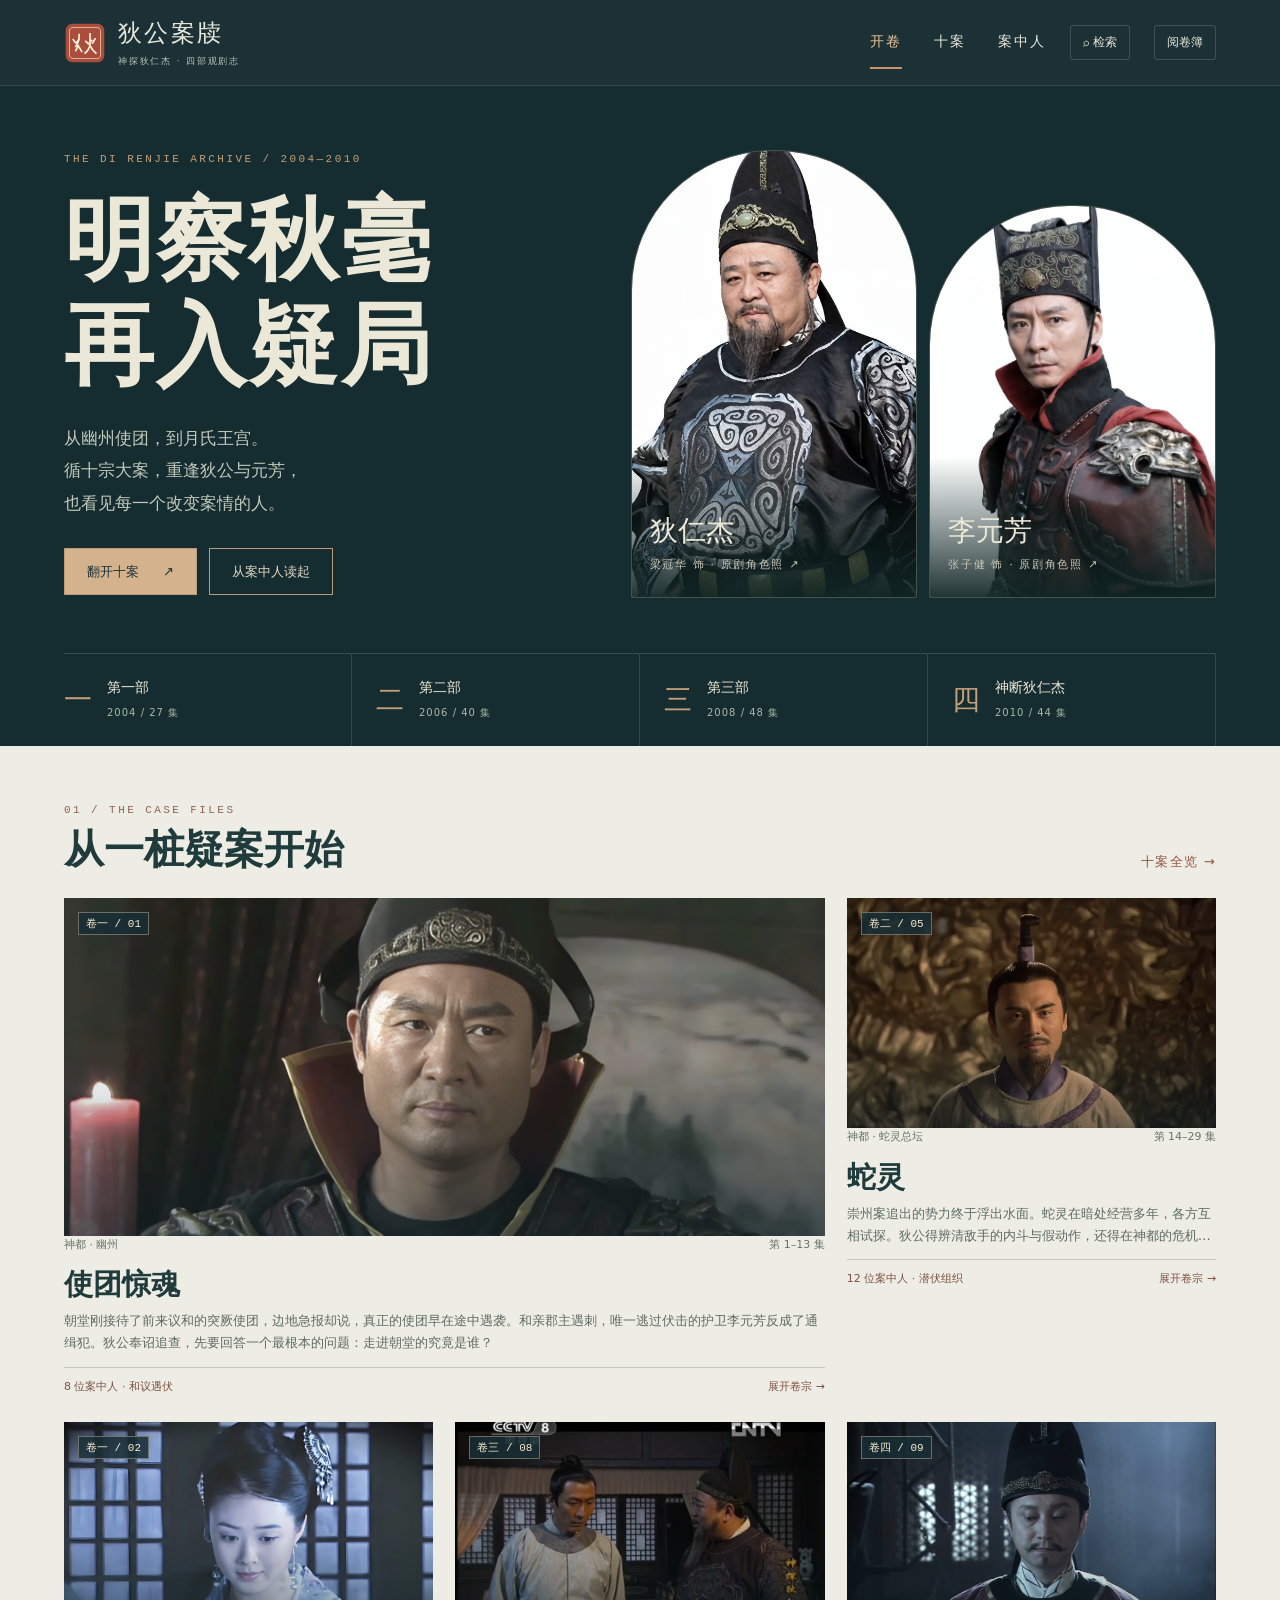
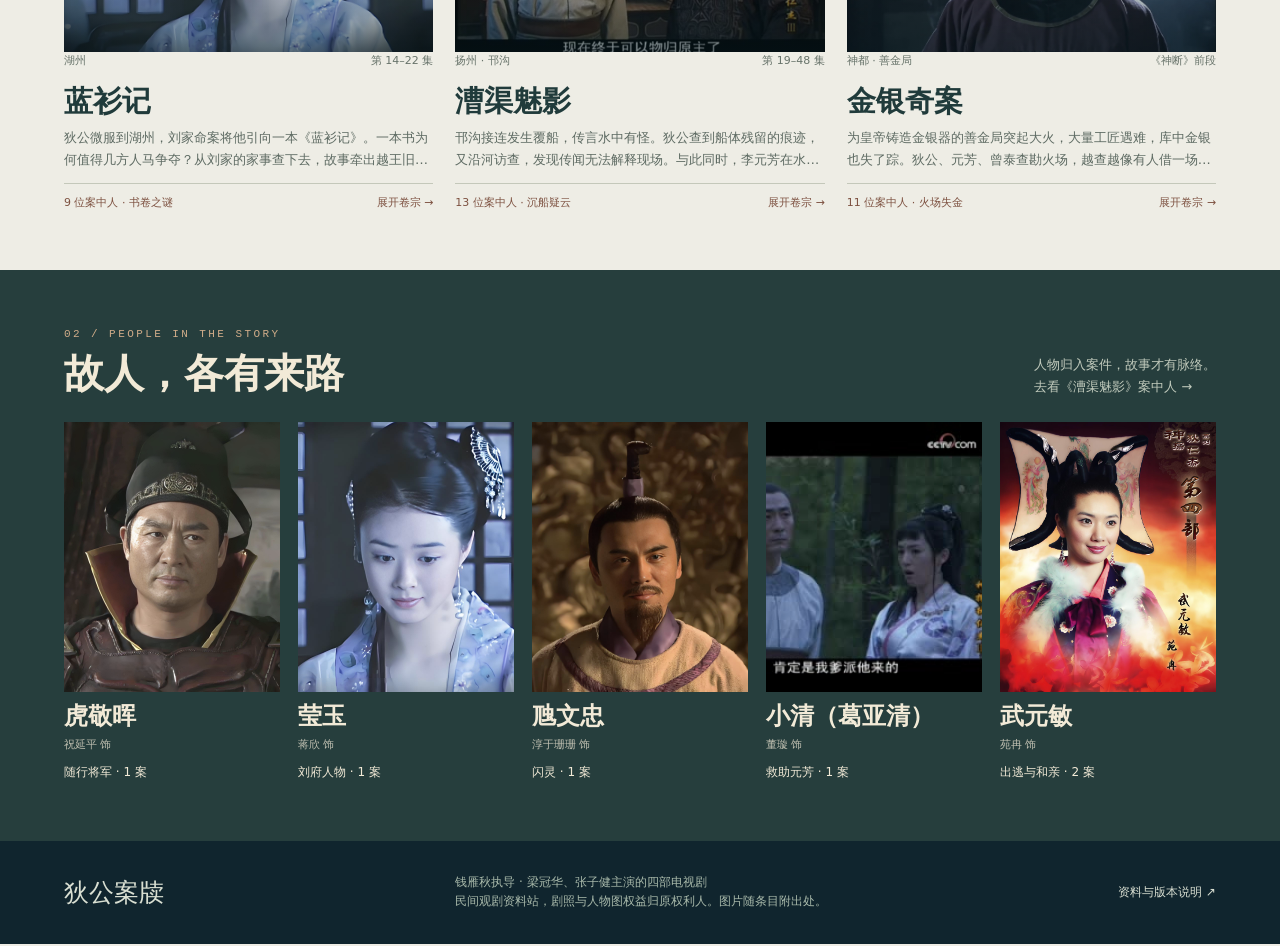
==== v2/index.html @ 34cc4ed4 "Publish Di Renjie archive with complete character gallery" ====
<!doctype html><html lang="zh-CN"><head><meta charset="utf-8"><meta name="viewport" content="width=device-width,initial-scale=1"><meta name="theme-color" content="#152c30"><title>狄公案牍 · 四部十案，故人重逢</title><link rel="icon" href="../assets/seal.svg"><link rel="stylesheet" href="edition.css"><script defer src="../episodes.js"></script><script defer src="../data.js"></script><script defer src="archive-data.js"></script><script defer src="portrait-supplement.js"></script><script defer src="edition.js"></script></head><body>
<a class="skip" href="#main">跳至正文</a><header><a class="brand" href="#home"><img src="../assets/seal.svg" alt=""><span>狄公案牍<small>神探狄仁杰 · 四部观剧志</small></span></a><nav aria-label="主导航"><a href="#home">开卷</a><a href="#cases">十案</a><a href="#people">案中人</a></nav><button id="search" aria-label="搜索卷宗与人物">⌕ 检索</button><button id="bookmarks">阅卷簿</button></header>
<main id="main" tabindex="-1"></main><footer><a href="#home">狄公案牍</a><p>钱雁秋执导 · 梁冠华、张子健主演的四部电视剧<br>民间观剧资料站，剧照与人物图权益归原权利人。图片随条目附出处。</p><a href="#sources">资料与版本说明 ↗</a></footer>
<dialog id="dialog"><div class="dialog-head"><h2 id="dialog-title"></h2><button id="close" aria-label="关闭弹窗">×</button></div><div id="dialog-content"></div></dialog><p id="status" role="status"></p>
</body></html>
---- v2/edition.css ----
@import url('../styles.css');
:root{--page:#eeede5;--dark:#152c30;--red:#994a3a;--gold:#c7a57a;--line:#d0d0c0}
body{background:var(--page);color:#203b3b;font-size:15px}body>header{height:86px;position:sticky;top:0;z-index:20;background:#152c30f8;color:#e7e7d9;display:flex;align-items:center;gap:24px;padding:0 5vw;border-bottom:1px solid #ffffff1c}.brand{display:flex;gap:12px;align-items:center;margin-right:auto}.brand img{width:42px;height:42px}.brand span{font:24px var(--display);letter-spacing:.1em}.brand small{display:block;font:9px var(--body);letter-spacing:.2em;color:#b9c4b7;margin-top:6px}nav{display:flex;gap:32px}nav a{font-size:14px;letter-spacing:.14em;padding:14px 0}nav a[aria-current=true]{color:#edc398;border-bottom:2px solid #c6936f}header button{background:none;border:1px solid #a8b2a344;color:#e7e7d9;padding:7px 12px;border-radius:3px;font-size:12px}
.container{width:min(1280px,90%);margin:auto}.overline{font:11px var(--mono);letter-spacing:.22em;color:#8e6450}.section-title{display:flex;justify-content:space-between;align-items:end;margin:0 0 25px;gap:20px}.section-title h2{font-size:40px;margin-top:12px}.section-title p{font-size:13px;color:#5e6b62}.section{padding:58px 0}
.cover{background:#152c30;position:relative;color:#ece8d7;padding:48px 0 0;overflow:hidden}.cover-inner{display:grid;grid-template-columns:1fr 1.15fr;gap:5%;align-items:center;min-height:480px}.cover .overline{color:#c49e78}.cover h1{font-size:clamp(65px,7vw,112px);font-weight:600;line-height:1.18;letter-spacing:.025em;margin:23px 0}.cover .intro{color:#c1c9ba;font-size:17px;line-height:1.9;margin-bottom:29px;max-width:28em}.cover-actions{display:flex;gap:12px;align-items:center}.primary,.secondary{display:inline-flex;align-items:center;justify-content:center;padding:12px 22px;font-size:13px;gap:24px;border:1px solid #ba9a77}.primary{background:#d5b28e;color:#1b3337}.secondary{color:#e2d9c5}.primary:hover{background:#efd1ac}.secondary:hover{background:#ffffff10}
.hero-portraits{height:448px;display:flex;gap:12px;align-items:stretch;position:relative}.hero-portraits figure{position:relative;width:50%;overflow:hidden;border:1px solid #ddc19c40;border-radius:140px 140px 2px 2px}.hero-portraits figure:nth-child(2){margin-top:55px}.hero-portraits img{width:100%;height:100%;object-fit:cover;object-position:50% 25%;filter:saturate(.72)}.hero-portraits figcaption{position:absolute;bottom:0;padding:55px 18px 25px;width:100%;background:linear-gradient(transparent,#102525ec);font:28px var(--display)}.hero-portraits figcaption small{display:block;font:11px var(--body);margin-top:7px;color:#c9c7b4;letter-spacing:.15em}
.series-strip{display:grid;grid-template-columns:repeat(4,1fr);margin-top:39px;border-top:1px solid #a5ad9740}.series-strip a{padding:22px 24px;border-right:1px solid #a5ad9733;display:flex;gap:15px;align-items:center}.series-strip a:first-child{padding-left:0}.series-strip a:hover{background:#ffffff07}.series-strip b{font:28px var(--display);color:#c5a07a}.series-strip strong{display:block;font-size:14px;font-weight:500}.series-strip small{font-size:10px;color:#adb7a8;letter-spacing:.1em}
.cases-grid{display:grid;grid-template-columns:repeat(3,minmax(0,1fr));gap:26px 22px}.case-tile{display:block;position:relative}.still-wrap{aspect-ratio:16/10;overflow:hidden;background:#233d3e;position:relative}.still-wrap img{width:100%;height:100%;object-fit:cover;transition:transform .4s;filter:saturate(.8)}.case-tile:hover img{transform:scale(1.045)}.still-wrap::after{content:"";position:absolute;inset:45% 0 0;background:linear-gradient(transparent,#091e2580)}.case-number{position:absolute;left:14px;top:14px;background:#182e35db;color:#f7ebcf;padding:3px 7px;font:11px var(--mono);border:1px solid #e7cbae66;z-index:1}.case-tile h3{font-size:29px;margin:14px 0 6px}.tile-meta{display:flex;justify-content:space-between;color:#67736a;font-size:11px}.tile-intro{font-size:13px;color:#5e6b63;line-height:1.7;margin:10px 0 12px;display:-webkit-box;-webkit-line-clamp:2;-webkit-box-orient:vertical;overflow:hidden}.case-tile .rule{border-top:1px solid #c4c8ba;display:flex;justify-content:space-between;padding-top:10px;font-size:11px;color:#7d5140}.featured{grid-column:span 2}.featured .still-wrap{aspect-ratio:2.25}.page-head{padding:48px 0 29px;display:flex;justify-content:space-between;gap:20px;align-items:end}.page-head h1{font-size:58px;margin-top:14px}.page-head p{color:#65736a;font-size:14px;max-width:40em}
.filters{display:flex;gap:8px;flex-wrap:wrap;margin:15px 0 28px}.filters button,.filters a,.tag-link{padding:7px 13px;border:1px solid #bdc4b5;background:transparent;color:#294746;border-radius:2px;font-size:12px}.filters [aria-pressed=true],.filters a.active{background:#244b4d;color:#f3ead8;border-color:#244b4d}
.dark-section{background:#263e3d;color:#f2ead7}.dark-section .section-title p{color:#c2cbbd}.dark-section .overline{color:#d0ac89}.dark-section .tag-link{color:#d8dbc9;border-color:#73857a}
.portrait-grid{display:grid;grid-template-columns:repeat(5,minmax(0,1fr));gap:22px 18px}.portrait-card{min-width:0}.portrait-frame{aspect-ratio:4/5;overflow:hidden;background:#cad2c4;position:relative}.portrait-frame img{width:100%;height:100%;object-fit:cover;object-position:50% 20%;filter:saturate(.8);transition:transform .25s}.portrait-card:hover img{transform:scale(1.04)}.portrait-frame .no-photo{display:grid;place-content:center;height:100%;background:repeating-linear-gradient(90deg,#a6b4a711 0 1px,transparent 1px 32px);font:52px var(--display);color:#65776b}.portrait-card h3{font-size:24px;margin:11px 0 6px}.portrait-card p{font-size:11px;opacity:.75}.portrait-card .role{font-size:12px;margin-top:8px;line-height:1.7}
.inquiry{display:grid;grid-template-columns:1fr 1fr;gap:50px;align-items:center}.inquiry img{width:100%;aspect-ratio:16/10;object-fit:cover}.inquiry h2{font-size:52px;line-height:1.3;margin:15px 0}.inquiry p{color:#b7c4b8;line-height:1.9;margin-bottom:22px}
.crumb{font-size:12px;color:#708075;margin:22px 0}.detail-top{display:grid;grid-template-columns:1.2fr 1fr;gap:45px;align-items:center;padding-bottom:38px}.detail-image{background:#213b3e}.detail-image img{width:100%;max-height:440px;aspect-ratio:16/11;object-fit:contain}.photo-caption{font-size:11px;color:#737f74;line-height:1.6;padding-top:7px}.photo-caption a{text-decoration:underline}.detail-top h1{font-size:60px;margin:18px 0}.detail-top .lede{font-size:15px;line-height:1.9;color:#53695e}.detail-controls{display:flex;gap:9px;margin-top:20px;flex-wrap:wrap}.detail-controls button{background:#24474b;border:1px solid #24474b;color:#f1e3c9;padding:10px 15px;font-size:12px}.detail-body{display:grid;grid-template-columns:1fr 280px;gap:38px;align-items:start}.paper-section{padding:29px;background:#f7f5ed;border:1px solid #d4d7c7;margin-bottom:22px}.paper-section h2{font-size:26px;margin-bottom:17px}.paper-section p{line-height:1.95;color:#4f655a}.clue-list{display:grid;grid-template-columns:1fr 1fr;gap:26px}.clue-list h3{font-size:20px;margin-bottom:10px}.clue-list small{display:block;color:#987155;font:11px var(--mono);margin-bottom:12px}.clue-list p{font-size:14px}.side-note{border-top:3px solid #9a5745;padding-top:19px;position:sticky;top:106px}.side-note h3{font-size:24px;margin-bottom:16px}.side-note a{display:block;border-bottom:1px solid #c8cdbd;padding:11px 0;font-size:13px}.side-note p{font-size:12px;color:#6d7b70;margin-top:20px}.cast-section{border-top:1px solid #c1c8ba;margin-top:34px;padding-top:34px}.cast-section .portrait-grid{grid-template-columns:repeat(4,1fr)}.case-gallery{display:grid;grid-template-columns:repeat(3,1fr);gap:12px;margin:24px 0}.case-gallery img{width:100%;aspect-ratio:4/3;object-fit:contain;background:#193033}.case-gallery button{border:0;background:none;padding:0;text-align:left;color:#65736a;font-size:11px}
.character-layout{display:grid;grid-template-columns:minmax(220px,.65fr) 1.4fr;gap:50px;margin-bottom:45px}.character-layout>figure img{width:100%;max-height:530px;object-fit:contain;background:#243d3a}.character-layout h1{font-size:56px;margin:10px 0 15px}.character-layout p{line-height:1.9;margin-bottom:20px}.character-layout h2{font-size:24px;margin:27px 0 14px}.related-cases{display:grid;grid-template-columns:1fr 1fr;gap:12px}.related-cases a{display:flex;gap:13px;align-items:center;border:1px solid #cbd0c0;background:#f6f4ea;padding:9px;font-size:14px}.related-cases img{width:88px;height:60px;object-fit:cover}.people-intro{display:flex;gap:18px;align-items:center;border-left:3px solid #a0614d;padding:14px 20px;background:#e1e5d9;margin-bottom:26px}.people-intro select{max-width:220px;padding:9px;border:1px solid #b3bba9;background:#f9f7ed;color:#24433c}.people-intro p{font-size:13px}
.source-list article{border-top:1px solid #cbd1c3;padding:22px 0}.source-list h2{font-size:24px;margin-bottom:12px}.source-list p{font-size:14px;color:#52665b}.source-list a{color:#945541;text-decoration:underline}.quiz-tabs{display:flex;gap:8px;flex-wrap:wrap;margin:20px 0}.quiz-tabs button{padding:10px 16px;background:#e2e6d8;border:1px solid #c5ccbb;color:#26483f}.quiz-tabs button.active{background:#24484b;color:#fff0d7}.quiz-container{max-width:960px;margin:auto}.quiz-container .clue-card{min-height:155px}.quiz-container .lab-title{font-size:36px;margin-top:15px}.quiz-container .lab-caption{color:#596f63}.quiz-container .lab-answer{color:#794431}.quiz-container .lab-question{font-size:18px}.quiz-container .lab-options button{font-size:15px;padding:14px}
dialog{width:min(760px,94vw);padding:24px}.dialog-head{display:flex;justify-content:space-between;align-items:center;margin-bottom:18px}.dialog-head button{background:none;border:0;font-size:30px;color:#24433e}.dialog-head h2{font-size:30px}dialog input{width:100%;padding:13px;border:1px solid #aebba9;background:#fffdf6;color:#193b35;margin-bottom:15px}.search-result{display:flex;gap:15px;align-items:center;padding:12px 0;border-bottom:1px solid #d3d8ca}.search-result img{width:64px;height:53px;object-fit:cover}.search-result strong{display:block}.search-result small{color:#748073}footer{display:flex;align-items:center;justify-content:space-between;gap:25px;padding:32px 5vw;font-size:12px}footer>a:first-child{font:25px var(--display)}footer p{margin:0;color:#a8b9aa;max-width:70ch}#status{position:fixed;bottom:20px;left:50%;transform:translateX(-50%);background:#244647;color:#f7ebd5;border-radius:3px;padding:10px 18px;z-index:99}#status:empty{display:none}.gallery-lightbox{max-width:100%;max-height:60vh;display:block;margin:auto}.empty{padding:35px;border:1px dashed #bdc9b6;color:#617564}.all-link{font-size:13px;letter-spacing:.1em;color:#955742}
@media(max-width:900px){body>header{gap:15px;padding:0 4vw}.brand small{display:none}nav{gap:16px}.cover-inner{gap:25px}.hero-portraits{height:360px}.cover h1{font-size:65px}.cases-grid{grid-template-columns:1fr 1fr}.portrait-grid{grid-template-columns:repeat(4,1fr)}.detail-top{gap:25px}.detail-top h1{font-size:45px}.detail-body{grid-template-columns:1fr}.side-note{position:static}.series-strip a{padding:17px 10px}.series-strip strong{font-size:12px}.character-layout{gap:25px}.detail-image img{max-height:330px}}
@media(max-width:600px){html{scroll-padding-top:100px}body>header{height:96px;display:grid;grid-template-columns:1fr auto auto;gap:0 10px;padding:9px 5vw}.brand span{font-size:21px}.brand img{width:32px;height:32px}header nav{grid-row:2;grid-column:1/-1;justify-content:space-between;gap:20px}nav a{padding:6px;font-size:12px}header button{font-size:11px;padding:6px 8px}.cover{padding-top:27px}.cover-inner{display:flex;flex-direction:column;align-items:stretch;gap:25px}.cover h1{font-size:62px;margin:15px 0}.cover .intro{font-size:14px;margin-bottom:20px}.hero-portraits{height:300px;gap:14px;padding-inline:10px}.hero-portraits figure:nth-child(2){margin-top:25px}.hero-portraits figcaption{font-size:25px}.cover-actions a{padding:10px 14px;font-size:12px}.series-strip{grid-template-columns:1fr 1fr;margin-top:20px}.series-strip a{border-bottom:1px solid #ffffff22;padding:14px!important}.section{padding:34px 0}.section-title{align-items:center}.section-title h2{font-size:31px}.section-title p{font-size:11px;max-width:13em}.cases-grid{gap:22px 14px}.featured{grid-column:span 2}.case-tile h3{font-size:23px}.tile-intro{font-size:12px}.tile-meta{font-size:10px}.still-wrap{aspect-ratio:4/3}.case-number{top:8px;left:8px;font-size:10px}.case-tile .rule{font-size:10px}.portrait-grid,.cast-section .portrait-grid{grid-template-columns:repeat(3,1fr);gap:22px 10px}.portrait-card h3{font-size:21px}.portrait-card .role{font-size:11px}.portrait-card p{font-size:10px}.inquiry{grid-template-columns:1fr;gap:23px}.inquiry h2{font-size:37px}.page-head{display:block;padding-top:32px}.page-head h1{font-size:43px}.page-head p{font-size:13px;margin-top:17px}.detail-top{grid-template-columns:1fr;gap:22px}.detail-top h1{font-size:45px}.detail-top .lede{font-size:14px}.paper-section{padding:20px}.clue-list{grid-template-columns:1fr}.character-layout{grid-template-columns:1fr}.character-layout>figure img{max-height:340px}.character-layout h1{font-size:43px}.related-cases{grid-template-columns:1fr}.people-intro{display:block;padding:15px}.people-intro p{margin-top:10px}.people-intro select{width:100%;max-width:none}footer{display:block}footer p{margin:15px 0}.quiz-container .lab-title{font-size:29px}.case-gallery{grid-template-columns:1fr 1fr}.photo-caption{font-size:10px}}
@media(prefers-reduced-motion:reduce){*{scroll-behavior:auto!important;transition:none!important}}

/* 案件阅读与图像校正 */
.portrait-frame img.focus-xiaoqing{object-position:77% 25%}.portrait-frame img.focus-xiaoqingfang{object-position:18% 25%}.case-progress{list-style:none;padding:0;margin:0}.case-progress li{display:flex;gap:22px;margin-top:25px}.case-progress li>span{font:26px var(--display);color:#ab8061;border-right:1px solid #d1d5c5;padding-right:20px}.case-progress h3{font-size:20px;margin-bottom:8px}.case-progress p{font-size:14px}.paper-section summary{cursor:pointer;font:24px var(--display);color:#854838}.paper-section summary span{font:12px var(--body);color:#788272;margin-left:15px}#cast,#revisit{scroll-margin-top:110px}.hero-portraits img{loading:eager}.quiz-container [data-correct=true]{background:#2f6456}.quiz-container [data-correct=false]{background:#8a4c3d}.skip:focus{z-index:100}select:focus-visible{outline:2px solid #ce7754;outline-offset:3px}
@media(max-width:600px){.quiz-container .clue-list{grid-template-columns:1fr!important}.case-progress li{gap:13px}.paper-section summary span{display:block;margin:5px 0}.brand small{font-size:8px}.hero-portraits figcaption small a{display:none}}
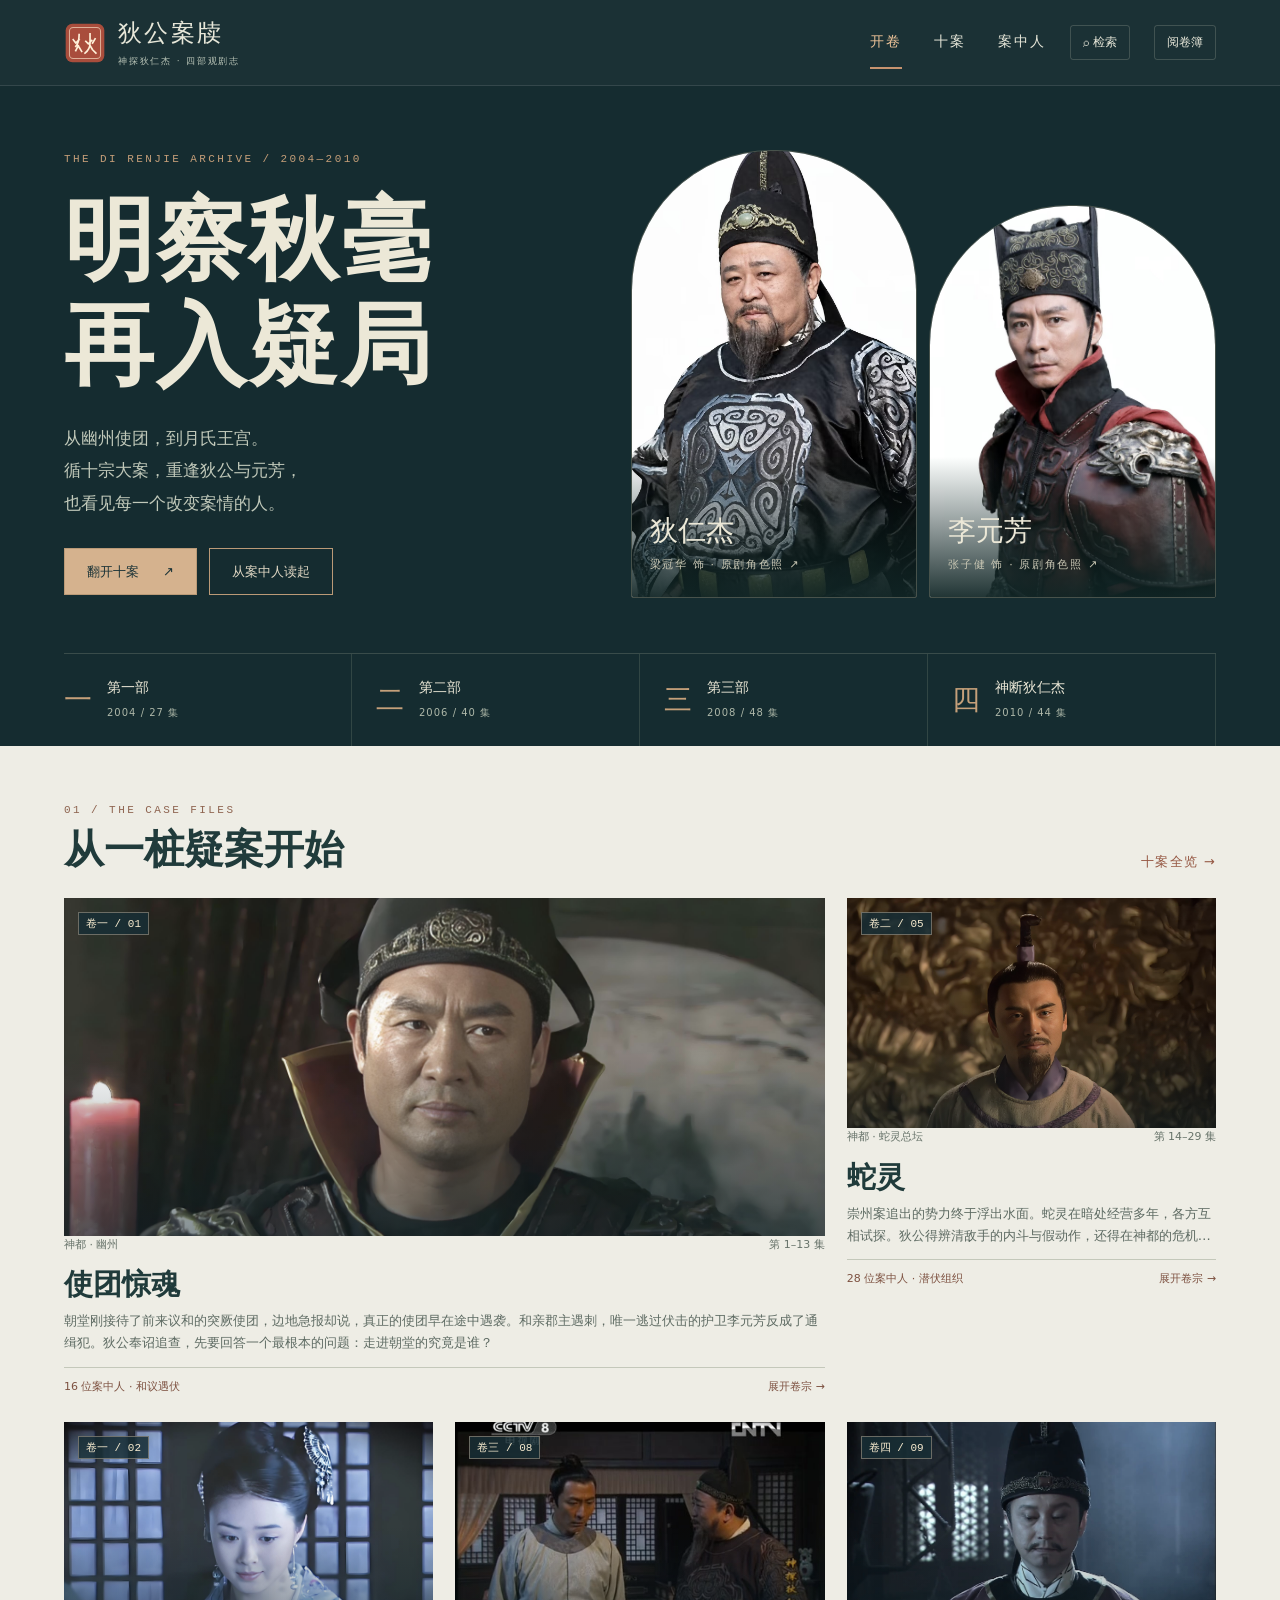
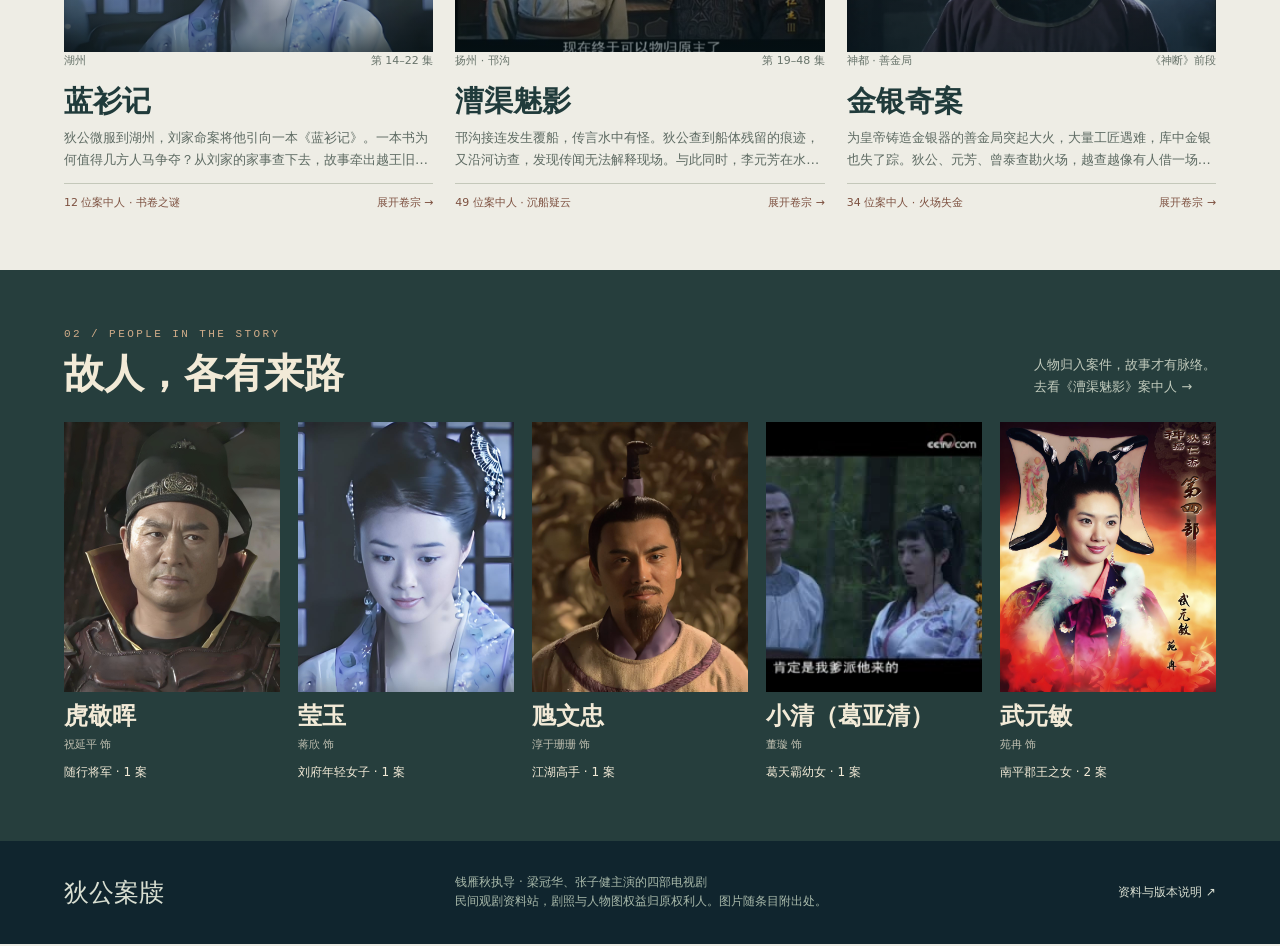
==== commit c3caa10b: "Fix character identities, expand dossiers and preserve in-page skip navigation" ====
--- a/v2/index.html
+++ b/v2/index.html
@@ -1,4 +1,4 @@
-<!doctype html><html lang="zh-CN"><head><meta charset="utf-8"><meta name="viewport" content="width=device-width,initial-scale=1"><meta name="theme-color" content="#152c30"><title>狄公案牍 · 四部十案，故人重逢</title><link rel="icon" href="../assets/seal.svg"><link rel="stylesheet" href="edition.css"><script defer src="../episodes.js"></script><script defer src="../data.js"></script><script defer src="archive-data.js"></script><script defer src="portrait-supplement.js"></script><script defer src="edition.js"></script></head><body>
+<!doctype html><html lang="zh-CN"><head><meta charset="utf-8"><meta name="viewport" content="width=device-width,initial-scale=1"><meta name="theme-color" content="#152c30"><title>狄公案牍 · 四部十案，故人重逢</title><link rel="icon" href="../assets/seal.svg"><link rel="stylesheet" href="edition.css"><script defer src="../episodes.js"></script><script defer src="archive-data.js"></script><script defer src="edition.js"></script></head><body>
 <a class="skip" href="#main">跳至正文</a><header><a class="brand" href="#home"><img src="../assets/seal.svg" alt=""><span>狄公案牍<small>神探狄仁杰 · 四部观剧志</small></span></a><nav aria-label="主导航"><a href="#home">开卷</a><a href="#cases">十案</a><a href="#people">案中人</a></nav><button id="search" aria-label="搜索卷宗与人物">⌕ 检索</button><button id="bookmarks">阅卷簿</button></header>
 <main id="main" tabindex="-1"></main><footer><a href="#home">狄公案牍</a><p>钱雁秋执导 · 梁冠华、张子健主演的四部电视剧<br>民间观剧资料站，剧照与人物图权益归原权利人。图片随条目附出处。</p><a href="#sources">资料与版本说明 ↗</a></footer>
 <dialog id="dialog"><div class="dialog-head"><h2 id="dialog-title"></h2><button id="close" aria-label="关闭弹窗">×</button></div><div id="dialog-content"></div></dialog><p id="status" role="status"></p>
--- a/v2/edition.css
+++ b/v2/edition.css
@@ -21,3 +21,13 @@
 /* 案件阅读与图像校正 */
 .portrait-frame img.focus-xiaoqing{object-position:77% 25%}.portrait-frame img.focus-xiaoqingfang{object-position:18% 25%}.case-progress{list-style:none;padding:0;margin:0}.case-progress li{display:flex;gap:22px;margin-top:25px}.case-progress li>span{font:26px var(--display);color:#ab8061;border-right:1px solid #d1d5c5;padding-right:20px}.case-progress h3{font-size:20px;margin-bottom:8px}.case-progress p{font-size:14px}.paper-section summary{cursor:pointer;font:24px var(--display);color:#854838}.paper-section summary span{font:12px var(--body);color:#788272;margin-left:15px}#cast,#revisit{scroll-margin-top:110px}.hero-portraits img{loading:eager}.quiz-container [data-correct=true]{background:#2f6456}.quiz-container [data-correct=false]{background:#8a4c3d}.skip:focus{z-index:100}select:focus-visible{outline:2px solid #ce7754;outline-offset:3px}
 @media(max-width:600px){.quiz-container .clue-list{grid-template-columns:1fr!important}.case-progress li{gap:13px}.paper-section summary span{display:block;margin:5px 0}.brand small{font-size:8px}.hero-portraits figcaption small a{display:none}}
+
+.portrait-pending{display:block;margin-top:7px;color:#854838;font-size:11px}
+.source-pending,.review-note{color:#794b36}
+.review-note{border-left:3px solid #b58b66;padding:10px 14px;background:#e4e5d8;font-size:13px;margin-top:22px}
+.person-spoiler{margin-top:22px}
+.person-spoiler p{margin:16px 0 0}
+.person-spoiler .faction{font-size:13px;color:#6c5947}
+.person-sources{overflow-wrap:anywhere}
+.dark-section .portrait-pending{color:#e4c19c}
+#main{scroll-margin-top:106px}
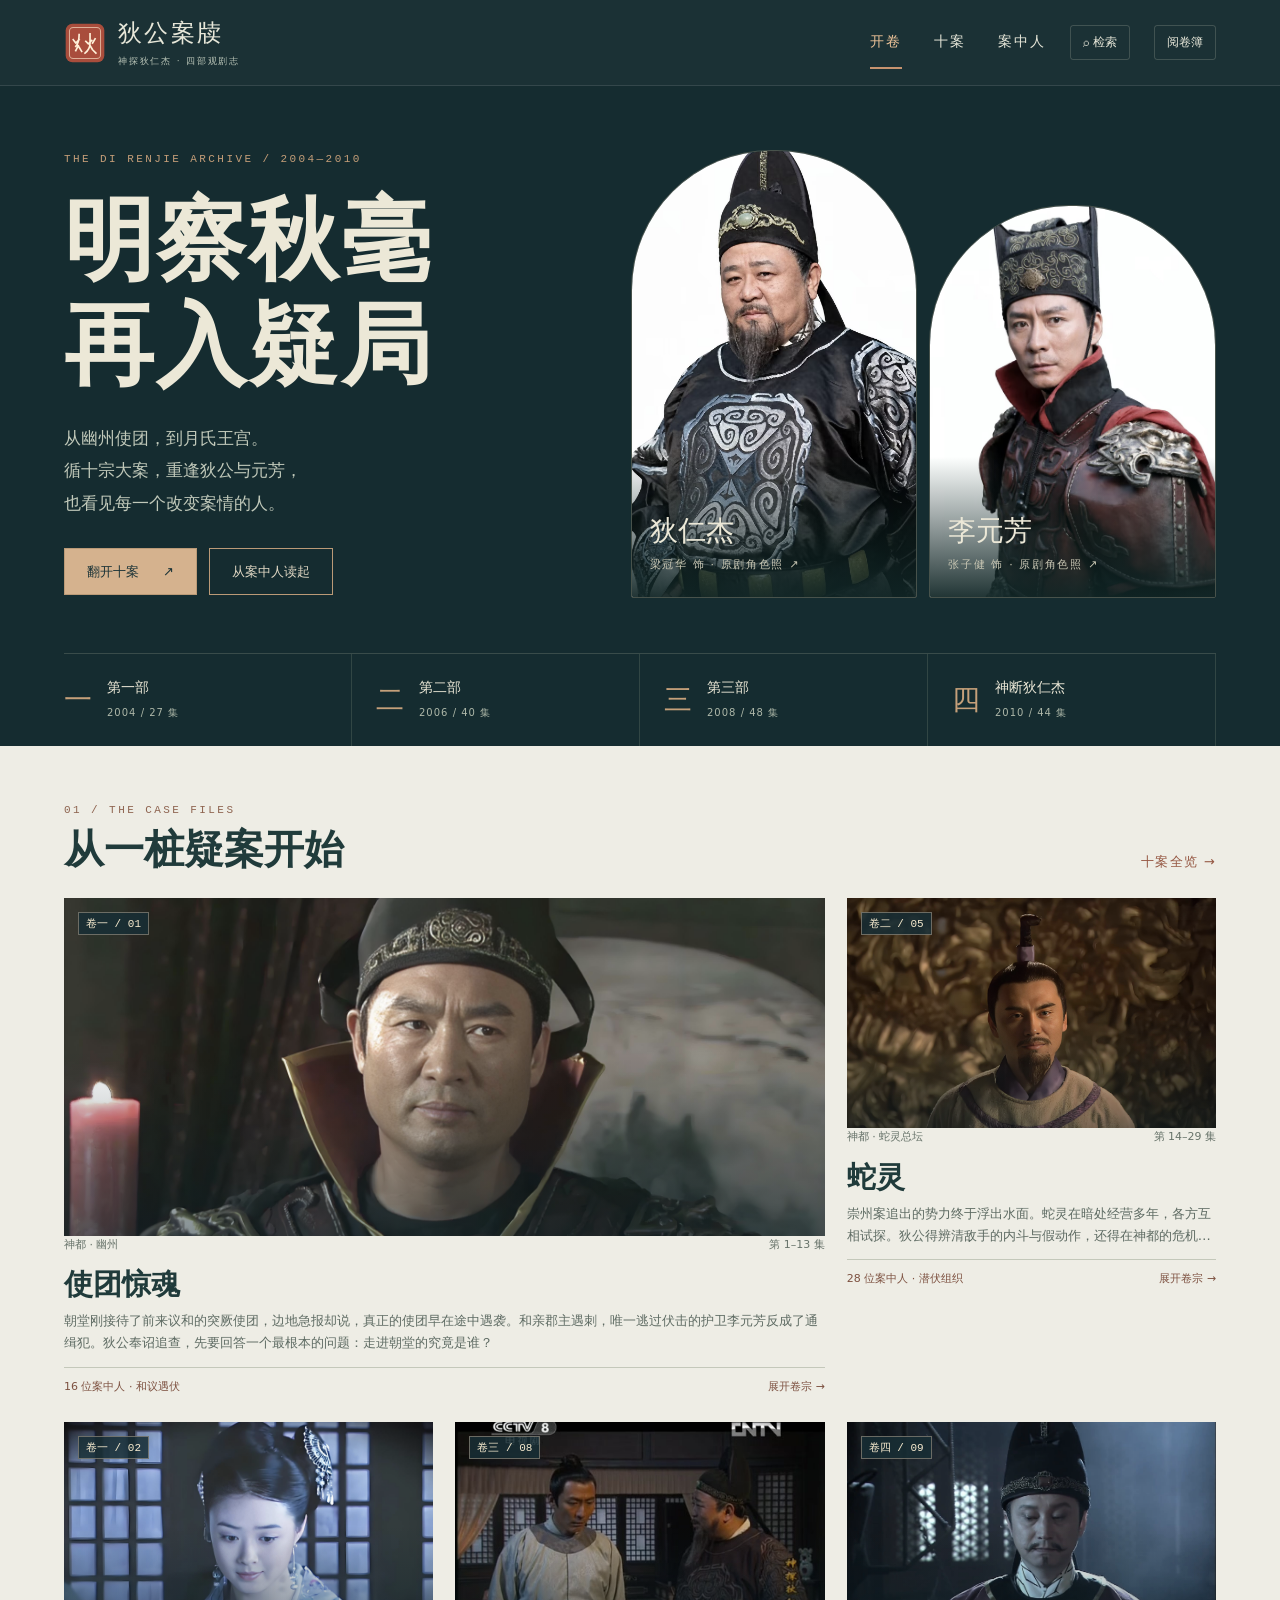
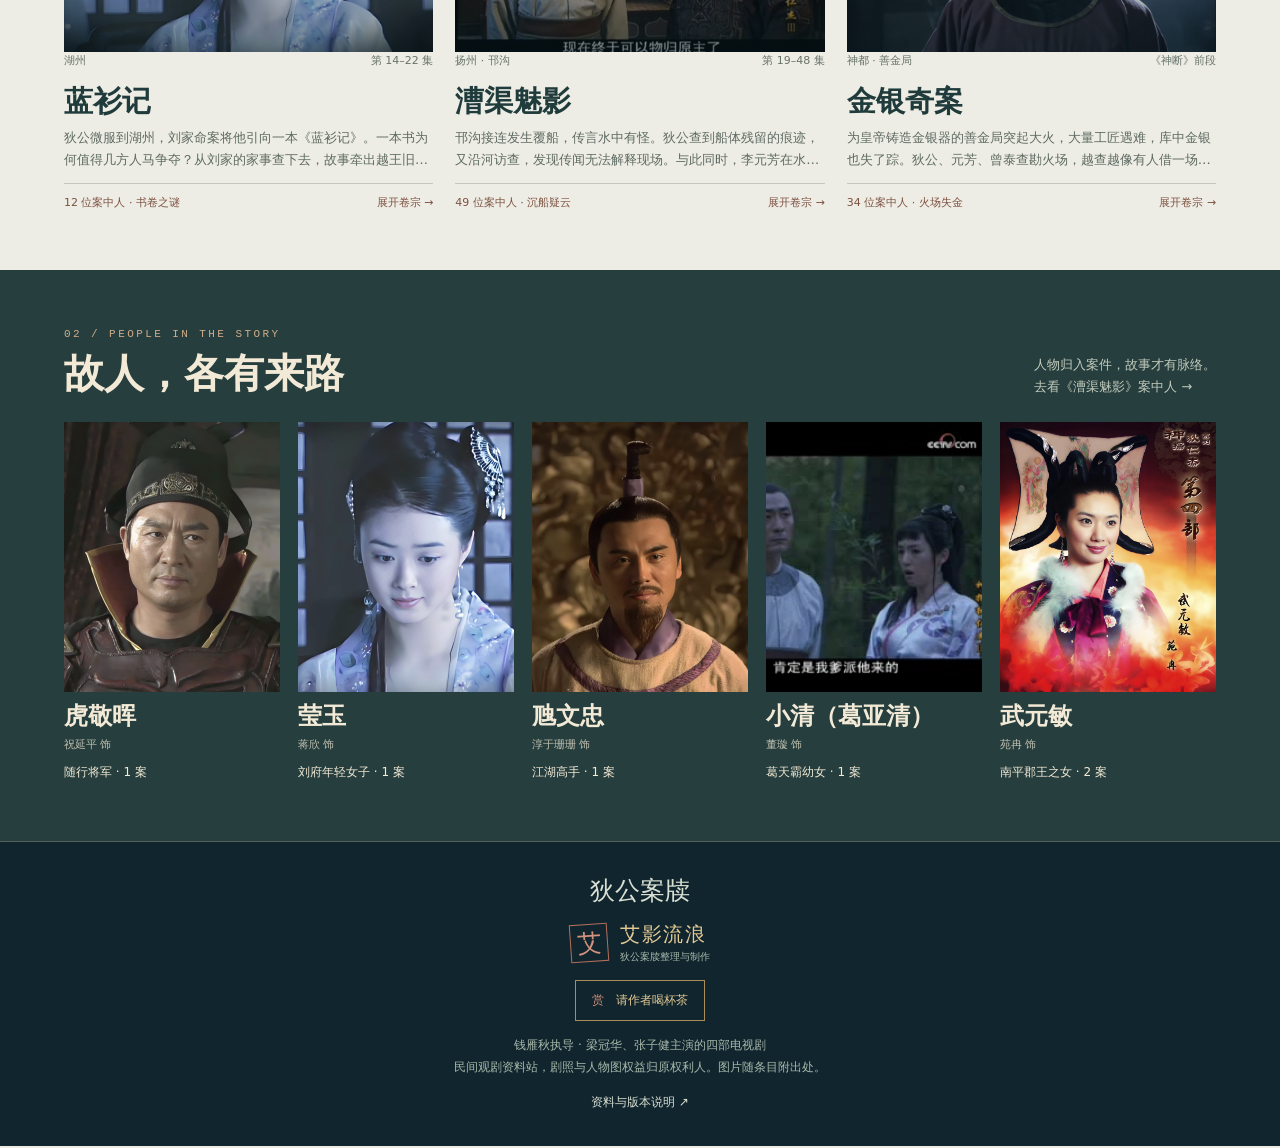
==== commit eb6d0562: "Fix character images and add author signature with sponsor code" ====
--- a/v2/index.html
+++ b/v2/index.html
@@ -1,5 +1,5 @@
 <!doctype html><html lang="zh-CN"><head><meta charset="utf-8"><meta name="viewport" content="width=device-width,initial-scale=1"><meta name="theme-color" content="#152c30"><title>狄公案牍 · 四部十案，故人重逢</title><link rel="icon" href="../assets/seal.svg"><link rel="stylesheet" href="edition.css"><script defer src="../episodes.js"></script><script defer src="archive-data.js"></script><script defer src="edition.js"></script></head><body>
 <a class="skip" href="#main">跳至正文</a><header><a class="brand" href="#home"><img src="../assets/seal.svg" alt=""><span>狄公案牍<small>神探狄仁杰 · 四部观剧志</small></span></a><nav aria-label="主导航"><a href="#home">开卷</a><a href="#cases">十案</a><a href="#people">案中人</a></nav><button id="search" aria-label="搜索卷宗与人物">⌕ 检索</button><button id="bookmarks">阅卷簿</button></header>
-<main id="main" tabindex="-1"></main><footer><a href="#home">狄公案牍</a><p>钱雁秋执导 · 梁冠华、张子健主演的四部电视剧<br>民间观剧资料站，剧照与人物图权益归原权利人。图片随条目附出处。</p><a href="#sources">资料与版本说明 ↗</a></footer>
+<main id="main" tabindex="-1"></main><footer class="site-footer"><a href="#home">狄公案牍</a><div class="footer-signature"><span class="footer-seal" aria-hidden="true">艾</span><div><strong>艾影流浪</strong><small>狄公案牍整理与制作</small></div></div><button class="sponsor-button" id="sponsor" type="button"><span>赏</span> 请作者喝杯茶</button><p>钱雁秋执导 · 梁冠华、张子健主演的四部电视剧<br>民间观剧资料站，剧照与人物图权益归原权利人。图片随条目附出处。</p><a href="#sources">资料与版本说明 ↗</a></footer>
 <dialog id="dialog"><div class="dialog-head"><h2 id="dialog-title"></h2><button id="close" aria-label="关闭弹窗">×</button></div><div id="dialog-content"></div></dialog><p id="status" role="status"></p>
 </body></html>
--- a/v2/edition.css
+++ b/v2/edition.css
@@ -31,3 +31,5 @@
 .person-sources{overflow-wrap:anywhere}
 .dark-section .portrait-pending{color:#e4c19c}
 #main{scroll-margin-top:106px}
+
+.site-footer{display:grid;justify-content:center;justify-items:center;gap:14px;border-top:1px solid #53635a;text-align:center;line-height:1.8}.site-footer p{margin:0}.footer-signature{display:flex;align-items:center;gap:12px;text-align:left}.footer-signature strong,.footer-signature small{display:block}.footer-signature strong{color:#e3c994;font:20px var(--display);letter-spacing:.08em}.footer-signature small{color:#a8b9aa;font-size:10px}.footer-seal{display:grid;place-items:center;width:38px;height:38px;border:1px solid #b66f5c;color:#d3927d;font:24px var(--display);transform:rotate(-4deg)}.sponsor-button{padding:9px 16px;border:1px solid #ac8d5a;background:transparent;color:#e3c994;font:inherit;cursor:pointer}.sponsor-button span{margin-right:8px;color:#d3927d}.sponsor-content{text-align:center}.sponsor-content p{margin-bottom:18px}.sponsor-qr{display:block;width:min(320px,100%);height:auto;margin:0 auto 15px}.sponsor-content small{color:#53695e}
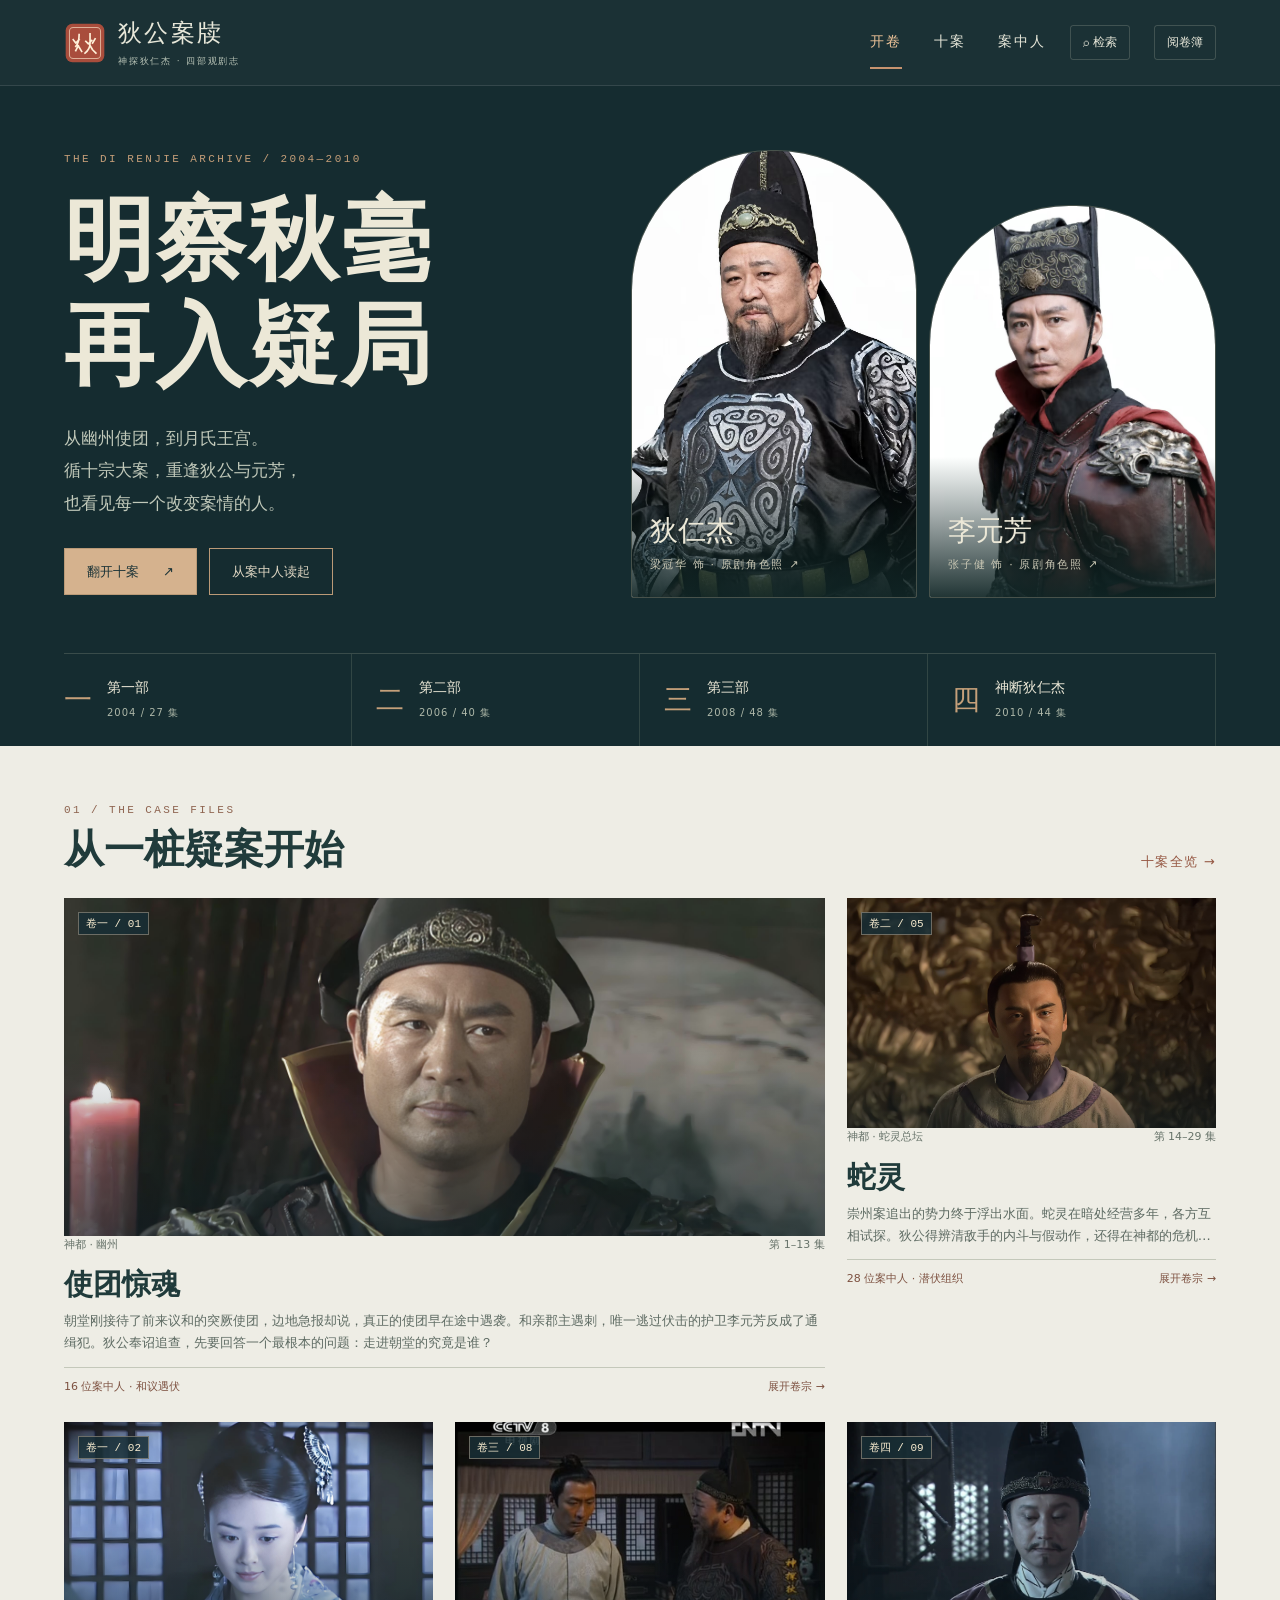
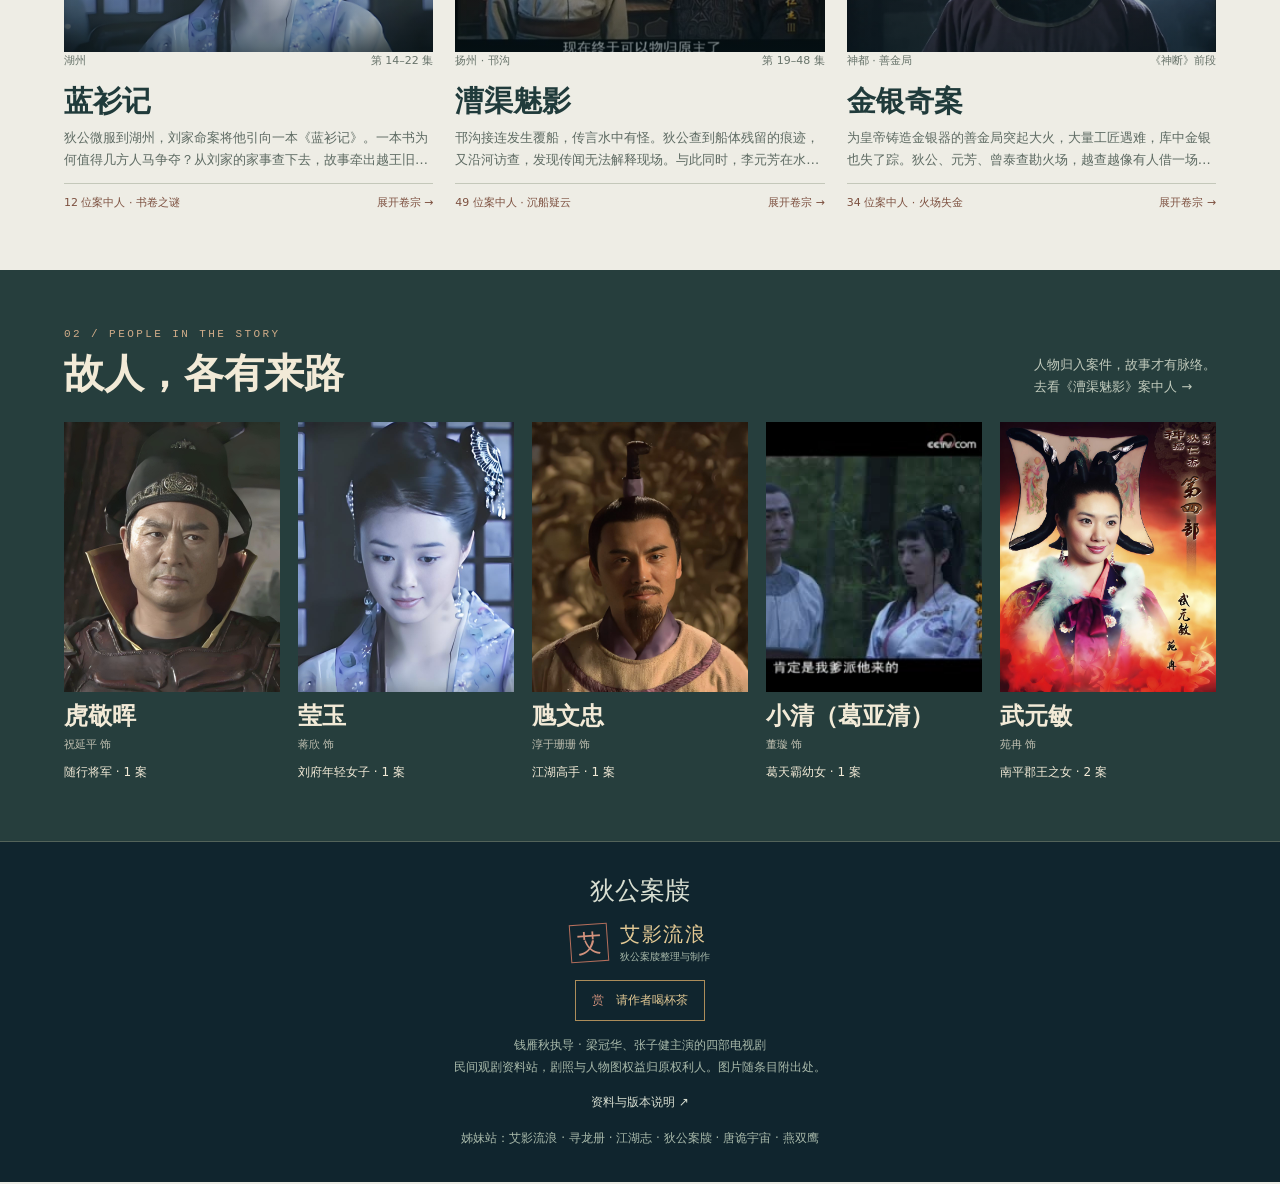
==== commit b9b779bd: "Add sister site links to existing footer" ====
--- a/v2/index.html
+++ b/v2/index.html
@@ -1,5 +1,5 @@
 <!doctype html><html lang="zh-CN"><head><meta charset="utf-8"><meta name="viewport" content="width=device-width,initial-scale=1"><meta name="theme-color" content="#152c30"><title>狄公案牍 · 四部十案，故人重逢</title><link rel="icon" href="../assets/seal.svg"><link rel="stylesheet" href="edition.css"><script defer src="../episodes.js"></script><script defer src="archive-data.js"></script><script defer src="edition.js"></script></head><body>
 <a class="skip" href="#main">跳至正文</a><header><a class="brand" href="#home"><img src="../assets/seal.svg" alt=""><span>狄公案牍<small>神探狄仁杰 · 四部观剧志</small></span></a><nav aria-label="主导航"><a href="#home">开卷</a><a href="#cases">十案</a><a href="#people">案中人</a></nav><button id="search" aria-label="搜索卷宗与人物">⌕ 检索</button><button id="bookmarks">阅卷簿</button></header>
-<main id="main" tabindex="-1"></main><footer class="site-footer"><a href="#home">狄公案牍</a><div class="footer-signature"><span class="footer-seal" aria-hidden="true">艾</span><div><strong>艾影流浪</strong><small>狄公案牍整理与制作</small></div></div><button class="sponsor-button" id="sponsor" type="button"><span>赏</span> 请作者喝杯茶</button><p>钱雁秋执导 · 梁冠华、张子健主演的四部电视剧<br>民间观剧资料站，剧照与人物图权益归原权利人。图片随条目附出处。</p><a href="#sources">资料与版本说明 ↗</a></footer>
+<main id="main" tabindex="-1"></main><footer class="site-footer"><a href="#home">狄公案牍</a><div class="footer-signature"><span class="footer-seal" aria-hidden="true">艾</span><div><strong>艾影流浪</strong><small>狄公案牍整理与制作</small></div></div><button class="sponsor-button" id="sponsor" type="button"><span>赏</span> 请作者喝杯茶</button><p>钱雁秋执导 · 梁冠华、张子健主演的四部电视剧<br>民间观剧资料站，剧照与人物图权益归原权利人。图片随条目附出处。</p><a href="#sources">资料与版本说明 ↗</a><p class="sister-sites">姊妹站：<a href="https://aiyingliulang.qd.je/">艾影流浪</a> · <a href="https://xunlongce.aiyingliulang.qd.je/">寻龙册</a> · <a href="https://jianghu.aiyingliulang.qd.je/">江湖志</a> · <span>狄公案牍</span> · <a href="https://tanggui.aiyingliulang.qd.je/">唐诡宇宙</a> · <a href="https://yanshuangying.aiyingliulang.qd.je/">燕双鹰</a></p></footer>
 <dialog id="dialog"><div class="dialog-head"><h2 id="dialog-title"></h2><button id="close" aria-label="关闭弹窗">×</button></div><div id="dialog-content"></div></dialog><p id="status" role="status"></p>
 </body></html>
--- a/v2/edition.css
+++ b/v2/edition.css
@@ -33,3 +33,8 @@
 #main{scroll-margin-top:106px}
 
 .site-footer{display:grid;justify-content:center;justify-items:center;gap:14px;border-top:1px solid #53635a;text-align:center;line-height:1.8}.site-footer p{margin:0}.footer-signature{display:flex;align-items:center;gap:12px;text-align:left}.footer-signature strong,.footer-signature small{display:block}.footer-signature strong{color:#e3c994;font:20px var(--display);letter-spacing:.08em}.footer-signature small{color:#a8b9aa;font-size:10px}.footer-seal{display:grid;place-items:center;width:38px;height:38px;border:1px solid #b66f5c;color:#d3927d;font:24px var(--display);transform:rotate(-4deg)}.sponsor-button{padding:9px 16px;border:1px solid #ac8d5a;background:transparent;color:#e3c994;font:inherit;cursor:pointer}.sponsor-button span{margin-right:8px;color:#d3927d}.sponsor-content{text-align:center}.sponsor-content p{margin-bottom:18px}.sponsor-qr{display:block;width:min(320px,100%);height:auto;margin:0 auto 15px}.sponsor-content small{color:#53695e}
+
+/* 003: keep the named person visible in full-frame stills. */
+.portrait-frame img.focus-yangfang{object-position:88% 20%}.portrait-frame img.focus-shentao{object-position:84% 20%}.portrait-frame img.focus-xiaolan{object-position:80% 70%}.portrait-frame img.focus-gaoshier{object-position:9% 20%}.portrait-frame img.focus-yuesheng{object-position:13% 40%}.portrait-frame img.focus-le-shi{object-position:13% 20%}
+
+.site-footer .sister-sites a{color:inherit;white-space:nowrap}.site-footer .sister-sites a:hover{text-decoration:underline}
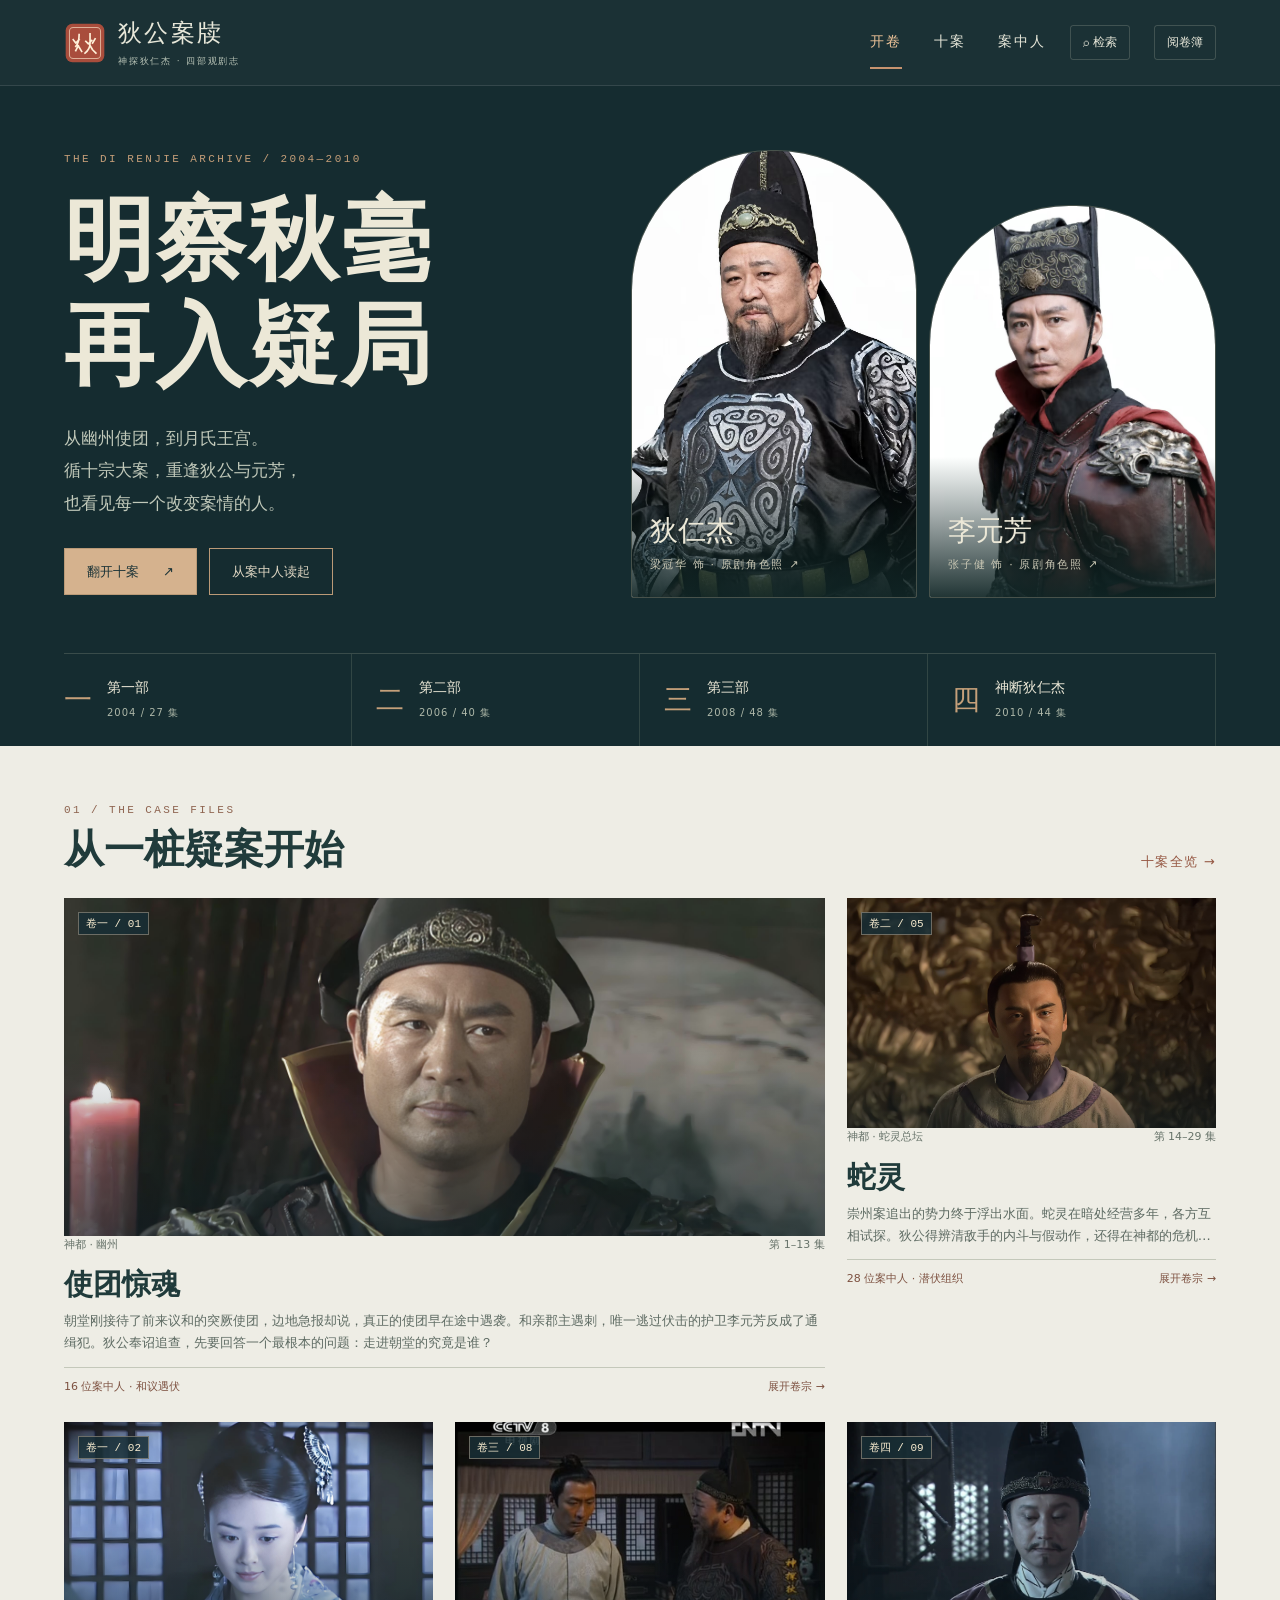
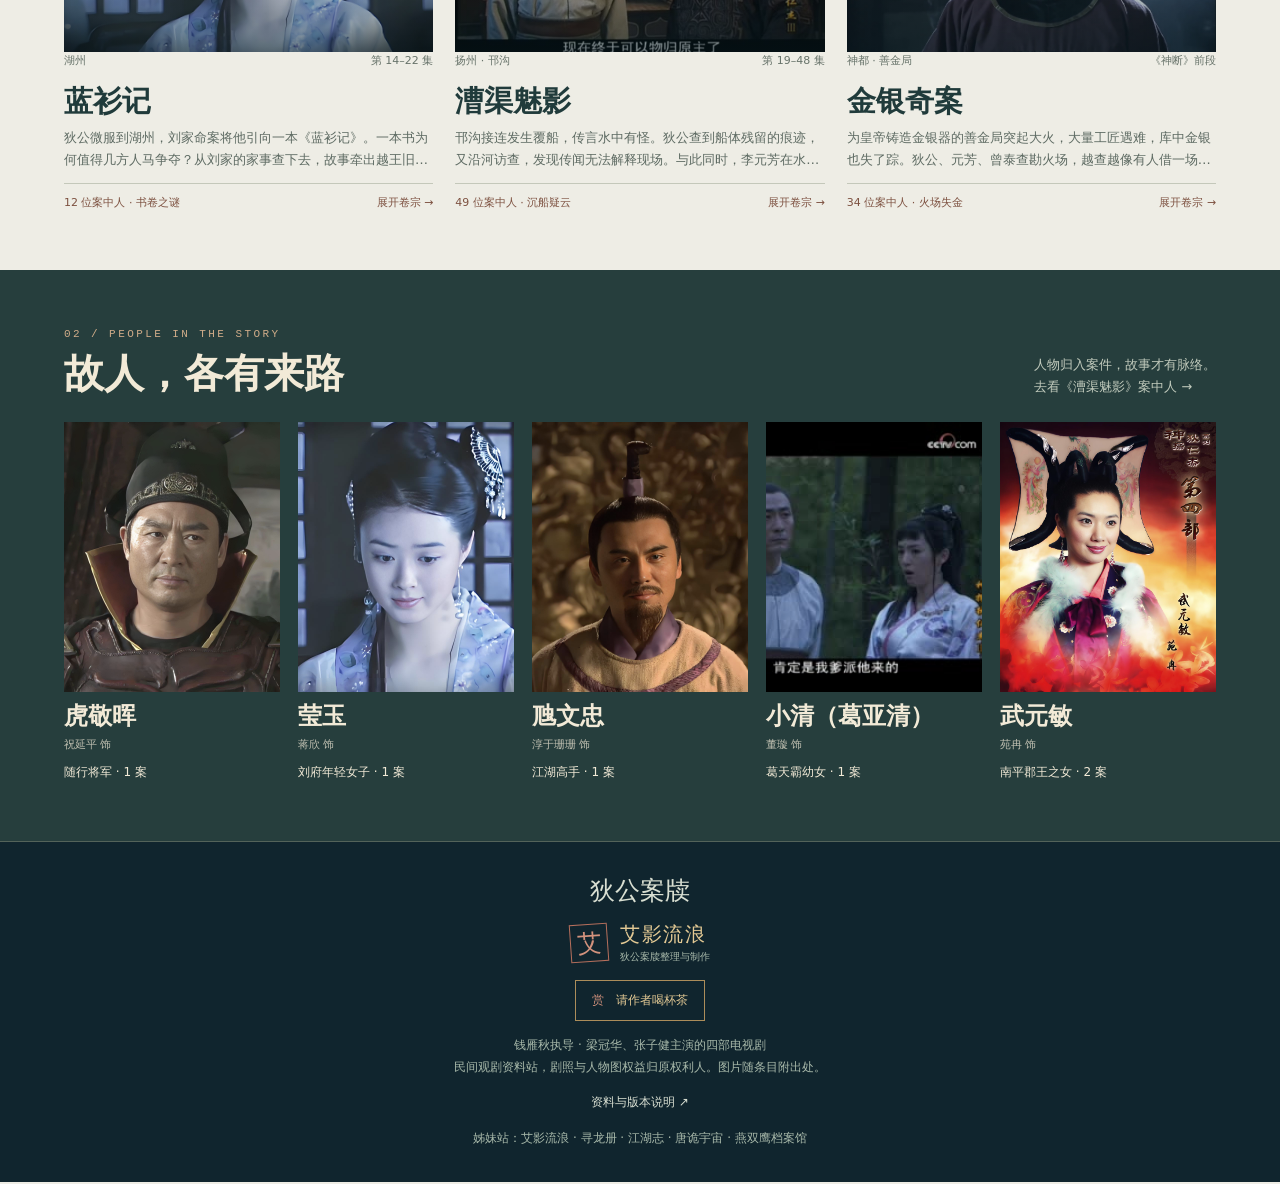
==== commit b1277ada: "fix: omit current site and use full sister site names" ====
--- a/v2/index.html
+++ b/v2/index.html
@@ -1,5 +1,5 @@
 <!doctype html><html lang="zh-CN"><head><meta charset="utf-8"><meta name="viewport" content="width=device-width,initial-scale=1"><meta name="theme-color" content="#152c30"><title>狄公案牍 · 四部十案，故人重逢</title><link rel="icon" href="../assets/seal.svg"><link rel="stylesheet" href="edition.css"><script defer src="../episodes.js"></script><script defer src="archive-data.js"></script><script defer src="edition.js"></script></head><body>
 <a class="skip" href="#main">跳至正文</a><header><a class="brand" href="#home"><img src="../assets/seal.svg" alt=""><span>狄公案牍<small>神探狄仁杰 · 四部观剧志</small></span></a><nav aria-label="主导航"><a href="#home">开卷</a><a href="#cases">十案</a><a href="#people">案中人</a></nav><button id="search" aria-label="搜索卷宗与人物">⌕ 检索</button><button id="bookmarks">阅卷簿</button></header>
-<main id="main" tabindex="-1"></main><footer class="site-footer"><a href="#home">狄公案牍</a><div class="footer-signature"><span class="footer-seal" aria-hidden="true">艾</span><div><strong>艾影流浪</strong><small>狄公案牍整理与制作</small></div></div><button class="sponsor-button" id="sponsor" type="button"><span>赏</span> 请作者喝杯茶</button><p>钱雁秋执导 · 梁冠华、张子健主演的四部电视剧<br>民间观剧资料站，剧照与人物图权益归原权利人。图片随条目附出处。</p><a href="#sources">资料与版本说明 ↗</a><p class="sister-sites">姊妹站：<a href="https://aiyingliulang.qd.je/">艾影流浪</a> · <a href="https://xunlongce.aiyingliulang.qd.je/">寻龙册</a> · <a href="https://jianghu.aiyingliulang.qd.je/">江湖志</a> · <span>狄公案牍</span> · <a href="https://tanggui.aiyingliulang.qd.je/">唐诡宇宙</a> · <a href="https://yanshuangying.aiyingliulang.qd.je/">燕双鹰</a></p></footer>
+<main id="main" tabindex="-1"></main><footer class="site-footer"><a href="#home">狄公案牍</a><div class="footer-signature"><span class="footer-seal" aria-hidden="true">艾</span><div><strong>艾影流浪</strong><small>狄公案牍整理与制作</small></div></div><button class="sponsor-button" id="sponsor" type="button"><span>赏</span> 请作者喝杯茶</button><p>钱雁秋执导 · 梁冠华、张子健主演的四部电视剧<br>民间观剧资料站，剧照与人物图权益归原权利人。图片随条目附出处。</p><a href="#sources">资料与版本说明 ↗</a><p class="sister-sites">姊妹站：<a href="https://aiyingliulang.qd.je/">艾影流浪</a> · <a href="https://xunlongce.aiyingliulang.qd.je/">寻龙册</a> · <a href="https://jianghu.aiyingliulang.qd.je/">江湖志</a> · <a href="https://tanggui.aiyingliulang.qd.je/">唐诡宇宙</a> · <a href="https://yanshuangying.aiyingliulang.qd.je/">燕双鹰档案馆</a></p></footer>
 <dialog id="dialog"><div class="dialog-head"><h2 id="dialog-title"></h2><button id="close" aria-label="关闭弹窗">×</button></div><div id="dialog-content"></div></dialog><p id="status" role="status"></p>
 </body></html>
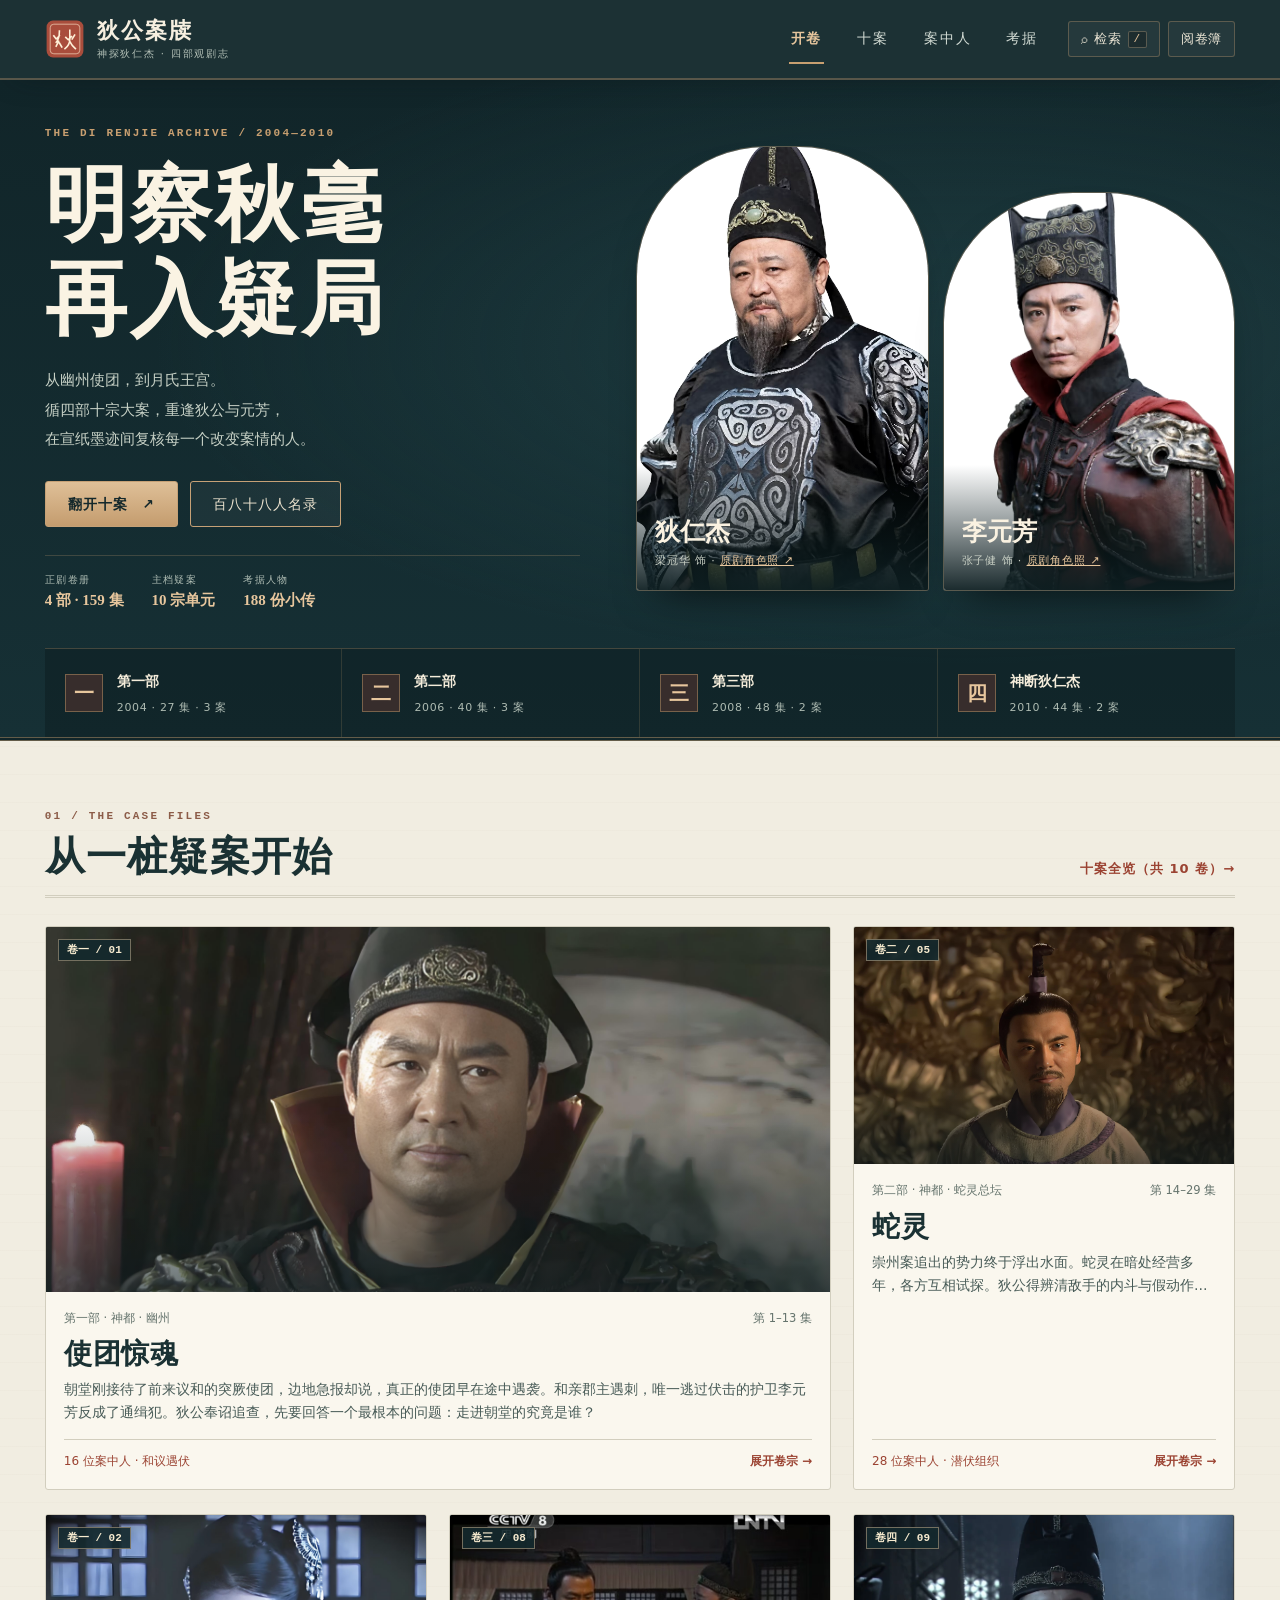
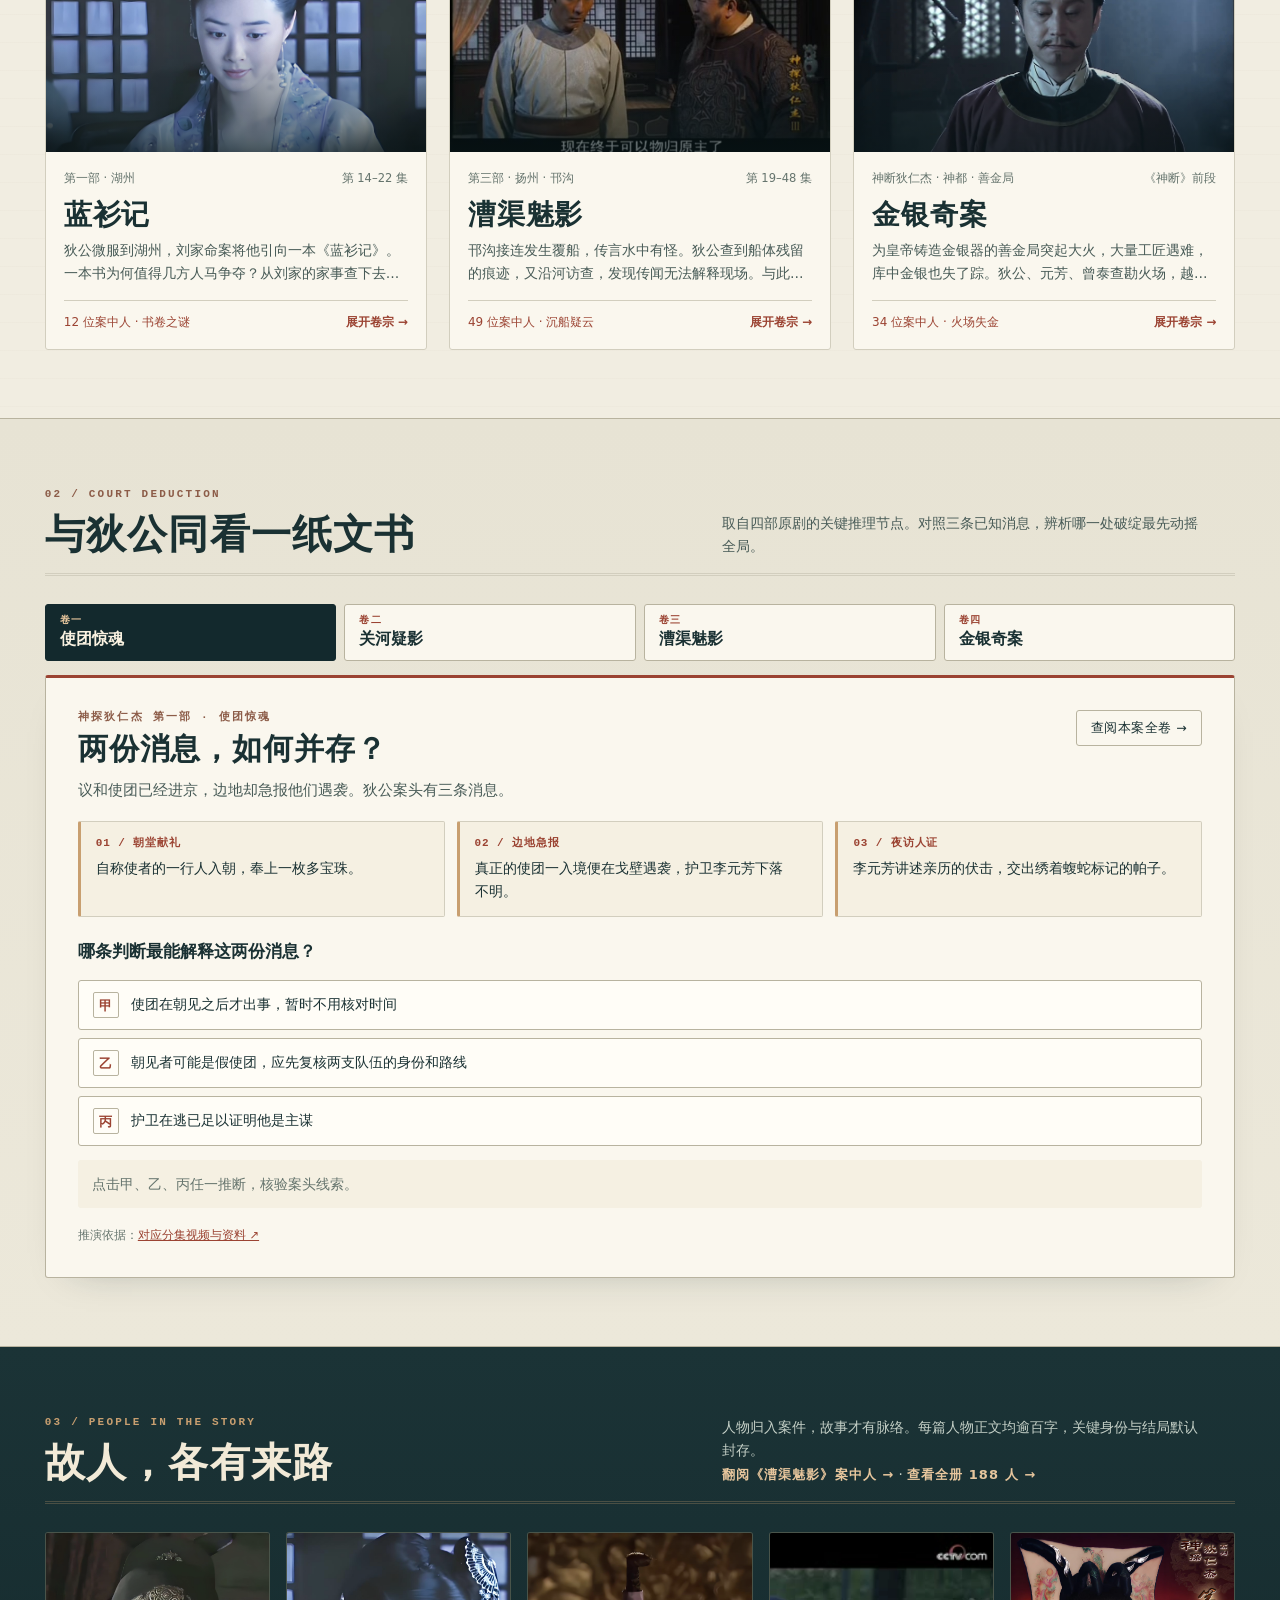
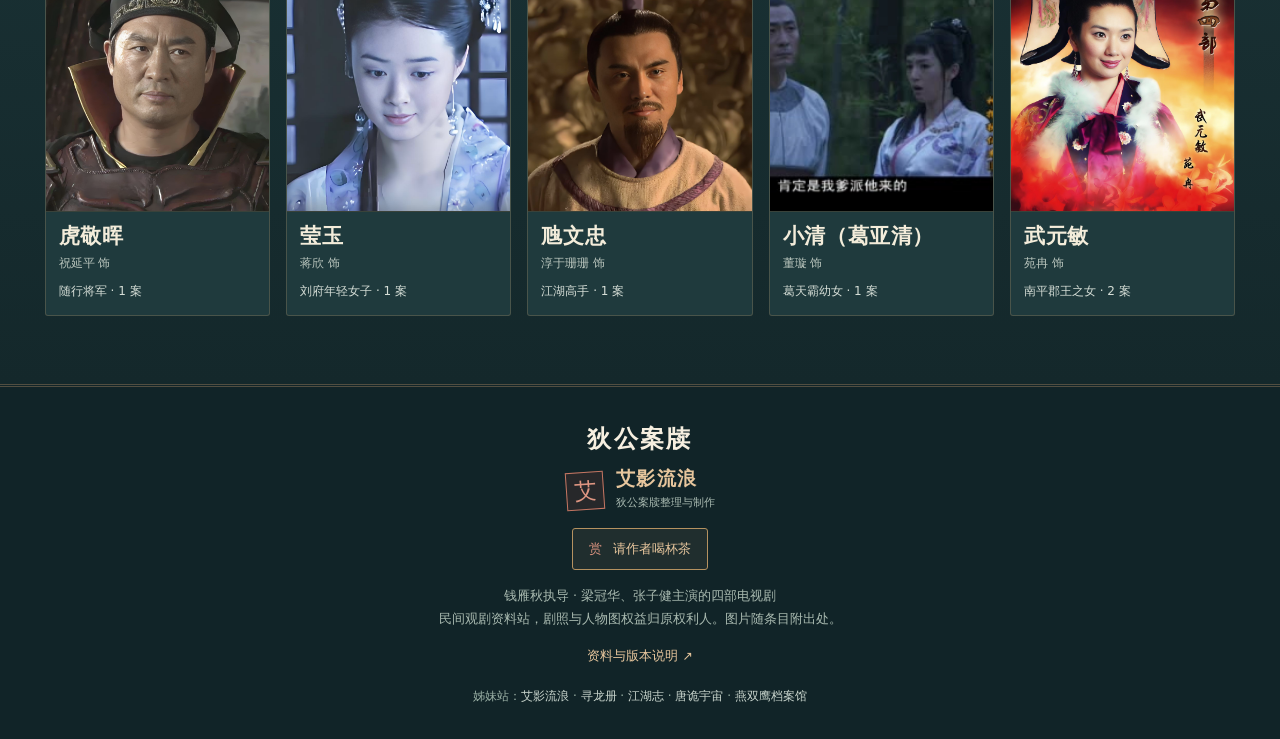
==== commit dda06e6f: "feat: redesign Digong archive with Carbon" ====
--- a/v2/index.html
+++ b/v2/index.html
@@ -1,5 +1,54 @@
-<!doctype html><html lang="zh-CN"><head><meta charset="utf-8"><meta name="viewport" content="width=device-width,initial-scale=1"><meta name="theme-color" content="#152c30"><title>狄公案牍 · 四部十案，故人重逢</title><link rel="icon" href="../assets/seal.svg"><link rel="stylesheet" href="edition.css"><script defer src="../episodes.js"></script><script defer src="archive-data.js"></script><script defer src="edition.js"></script></head><body>
-<a class="skip" href="#main">跳至正文</a><header><a class="brand" href="#home"><img src="../assets/seal.svg" alt=""><span>狄公案牍<small>神探狄仁杰 · 四部观剧志</small></span></a><nav aria-label="主导航"><a href="#home">开卷</a><a href="#cases">十案</a><a href="#people">案中人</a></nav><button id="search" aria-label="搜索卷宗与人物">⌕ 检索</button><button id="bookmarks">阅卷簿</button></header>
-<main id="main" tabindex="-1"></main><footer class="site-footer"><a href="#home">狄公案牍</a><div class="footer-signature"><span class="footer-seal" aria-hidden="true">艾</span><div><strong>艾影流浪</strong><small>狄公案牍整理与制作</small></div></div><button class="sponsor-button" id="sponsor" type="button"><span>赏</span> 请作者喝杯茶</button><p>钱雁秋执导 · 梁冠华、张子健主演的四部电视剧<br>民间观剧资料站，剧照与人物图权益归原权利人。图片随条目附出处。</p><a href="#sources">资料与版本说明 ↗</a><p class="sister-sites">姊妹站：<a href="https://aiyingliulang.qd.je/">艾影流浪</a> · <a href="https://xunlongce.aiyingliulang.qd.je/">寻龙册</a> · <a href="https://jianghu.aiyingliulang.qd.je/">江湖志</a> · <a href="https://tanggui.aiyingliulang.qd.je/">唐诡宇宙</a> · <a href="https://yanshuangying.aiyingliulang.qd.je/">燕双鹰档案馆</a></p></footer>
-<dialog id="dialog"><div class="dialog-head"><h2 id="dialog-title"></h2><button id="close" aria-label="关闭弹窗">×</button></div><div id="dialog-content"></div></dialog><p id="status" role="status"></p>
-</body></html>
+<!doctype html>
+<html lang="zh-CN">
+<head>
+  <meta charset="utf-8">
+  <meta name="viewport" content="width=device-width,initial-scale=1">
+  <meta name="description" content="钱雁秋执导、梁冠华与张子健主演《神探狄仁杰》四部十案观剧资料站：188份人物档案、原剧画面与分集考据。">
+  <meta name="theme-color" content="#13292d">
+  <title>狄公案牍 · 四部十案，故人重逢</title>
+  <link rel="icon" href="../assets/seal.svg">
+  <link rel="stylesheet" href="edition.css">
+  <script defer src="../episodes.js"></script>
+  <script defer src="archive-data.js"></script>
+  <script defer src="edition.js"></script>
+</head>
+<body>
+  <a class="skip" href="#main">跳至正文</a>
+  <header class="site-header">
+    <a class="brand" href="#home">
+      <img src="../assets/seal.svg" alt="" width="42" height="42">
+      <span>狄公案牍<small>神探狄仁杰 · 四部观剧志</small></span>
+    </a>
+    <nav aria-label="主导航">
+      <a href="#home">开卷</a>
+      <a href="#cases">十案</a>
+      <a href="#people">案中人</a>
+      <a href="#sources">考据</a>
+    </nav>
+    <div class="header-tools">
+      <button id="search" type="button" aria-label="搜索卷宗与人物（快捷键 /）">⌕ <span class="tool-label">检索</span><kbd aria-hidden="true">/</kbd></button>
+      <button id="bookmarks" type="button">阅卷簿</button>
+    </div>
+  </header>
+  <main id="main" tabindex="-1"></main>
+  <footer class="site-footer">
+    <a class="footer-brand" href="#home">狄公案牍</a>
+    <div class="footer-signature">
+      <span class="footer-seal" aria-hidden="true">艾</span>
+      <div><strong>艾影流浪</strong><small>狄公案牍整理与制作</small></div>
+    </div>
+    <button class="sponsor-button" id="sponsor" type="button"><span>赏</span> 请作者喝杯茶</button>
+    <p>钱雁秋执导 · 梁冠华、张子健主演的四部电视剧<br>民间观剧资料站，剧照与人物图权益归原权利人。图片随条目附出处。</p>
+    <a class="footer-sources-link" href="#sources">资料与版本说明 ↗</a>
+    <p class="sister-sites">姊妹站：<a href="https://aiyingliulang.qd.je/">艾影流浪</a> · <a href="https://xunlongce.aiyingliulang.qd.je/">寻龙册</a> · <a href="https://jianghu.aiyingliulang.qd.je/">江湖志</a> · <a href="https://tanggui.aiyingliulang.qd.je/">唐诡宇宙</a> · <a href="https://yanshuangying.aiyingliulang.qd.je/">燕双鹰档案馆</a></p>
+  </footer>
+  <dialog id="dialog" aria-labelledby="dialog-title">
+    <div class="dialog-head">
+      <h2 id="dialog-title"></h2>
+      <button id="close" type="button" aria-label="关闭弹窗">×</button>
+    </div>
+    <div id="dialog-content"></div>
+  </dialog>
+  <p id="status" role="status" aria-live="polite"></p>
+</body>
+</html>
--- a/v2/edition.css
+++ b/v2/edition.css
@@ -1,40 +1,1815 @@
-@import url('../styles.css');
-:root{--page:#eeede5;--dark:#152c30;--red:#994a3a;--gold:#c7a57a;--line:#d0d0c0}
-body{background:var(--page);color:#203b3b;font-size:15px}body>header{height:86px;position:sticky;top:0;z-index:20;background:#152c30f8;color:#e7e7d9;display:flex;align-items:center;gap:24px;padding:0 5vw;border-bottom:1px solid #ffffff1c}.brand{display:flex;gap:12px;align-items:center;margin-right:auto}.brand img{width:42px;height:42px}.brand span{font:24px var(--display);letter-spacing:.1em}.brand small{display:block;font:9px var(--body);letter-spacing:.2em;color:#b9c4b7;margin-top:6px}nav{display:flex;gap:32px}nav a{font-size:14px;letter-spacing:.14em;padding:14px 0}nav a[aria-current=true]{color:#edc398;border-bottom:2px solid #c6936f}header button{background:none;border:1px solid #a8b2a344;color:#e7e7d9;padding:7px 12px;border-radius:3px;font-size:12px}
-.container{width:min(1280px,90%);margin:auto}.overline{font:11px var(--mono);letter-spacing:.22em;color:#8e6450}.section-title{display:flex;justify-content:space-between;align-items:end;margin:0 0 25px;gap:20px}.section-title h2{font-size:40px;margin-top:12px}.section-title p{font-size:13px;color:#5e6b62}.section{padding:58px 0}
-.cover{background:#152c30;position:relative;color:#ece8d7;padding:48px 0 0;overflow:hidden}.cover-inner{display:grid;grid-template-columns:1fr 1.15fr;gap:5%;align-items:center;min-height:480px}.cover .overline{color:#c49e78}.cover h1{font-size:clamp(65px,7vw,112px);font-weight:600;line-height:1.18;letter-spacing:.025em;margin:23px 0}.cover .intro{color:#c1c9ba;font-size:17px;line-height:1.9;margin-bottom:29px;max-width:28em}.cover-actions{display:flex;gap:12px;align-items:center}.primary,.secondary{display:inline-flex;align-items:center;justify-content:center;padding:12px 22px;font-size:13px;gap:24px;border:1px solid #ba9a77}.primary{background:#d5b28e;color:#1b3337}.secondary{color:#e2d9c5}.primary:hover{background:#efd1ac}.secondary:hover{background:#ffffff10}
-.hero-portraits{height:448px;display:flex;gap:12px;align-items:stretch;position:relative}.hero-portraits figure{position:relative;width:50%;overflow:hidden;border:1px solid #ddc19c40;border-radius:140px 140px 2px 2px}.hero-portraits figure:nth-child(2){margin-top:55px}.hero-portraits img{width:100%;height:100%;object-fit:cover;object-position:50% 25%;filter:saturate(.72)}.hero-portraits figcaption{position:absolute;bottom:0;padding:55px 18px 25px;width:100%;background:linear-gradient(transparent,#102525ec);font:28px var(--display)}.hero-portraits figcaption small{display:block;font:11px var(--body);margin-top:7px;color:#c9c7b4;letter-spacing:.15em}
-.series-strip{display:grid;grid-template-columns:repeat(4,1fr);margin-top:39px;border-top:1px solid #a5ad9740}.series-strip a{padding:22px 24px;border-right:1px solid #a5ad9733;display:flex;gap:15px;align-items:center}.series-strip a:first-child{padding-left:0}.series-strip a:hover{background:#ffffff07}.series-strip b{font:28px var(--display);color:#c5a07a}.series-strip strong{display:block;font-size:14px;font-weight:500}.series-strip small{font-size:10px;color:#adb7a8;letter-spacing:.1em}
-.cases-grid{display:grid;grid-template-columns:repeat(3,minmax(0,1fr));gap:26px 22px}.case-tile{display:block;position:relative}.still-wrap{aspect-ratio:16/10;overflow:hidden;background:#233d3e;position:relative}.still-wrap img{width:100%;height:100%;object-fit:cover;transition:transform .4s;filter:saturate(.8)}.case-tile:hover img{transform:scale(1.045)}.still-wrap::after{content:"";position:absolute;inset:45% 0 0;background:linear-gradient(transparent,#091e2580)}.case-number{position:absolute;left:14px;top:14px;background:#182e35db;color:#f7ebcf;padding:3px 7px;font:11px var(--mono);border:1px solid #e7cbae66;z-index:1}.case-tile h3{font-size:29px;margin:14px 0 6px}.tile-meta{display:flex;justify-content:space-between;color:#67736a;font-size:11px}.tile-intro{font-size:13px;color:#5e6b63;line-height:1.7;margin:10px 0 12px;display:-webkit-box;-webkit-line-clamp:2;-webkit-box-orient:vertical;overflow:hidden}.case-tile .rule{border-top:1px solid #c4c8ba;display:flex;justify-content:space-between;padding-top:10px;font-size:11px;color:#7d5140}.featured{grid-column:span 2}.featured .still-wrap{aspect-ratio:2.25}.page-head{padding:48px 0 29px;display:flex;justify-content:space-between;gap:20px;align-items:end}.page-head h1{font-size:58px;margin-top:14px}.page-head p{color:#65736a;font-size:14px;max-width:40em}
-.filters{display:flex;gap:8px;flex-wrap:wrap;margin:15px 0 28px}.filters button,.filters a,.tag-link{padding:7px 13px;border:1px solid #bdc4b5;background:transparent;color:#294746;border-radius:2px;font-size:12px}.filters [aria-pressed=true],.filters a.active{background:#244b4d;color:#f3ead8;border-color:#244b4d}
-.dark-section{background:#263e3d;color:#f2ead7}.dark-section .section-title p{color:#c2cbbd}.dark-section .overline{color:#d0ac89}.dark-section .tag-link{color:#d8dbc9;border-color:#73857a}
-.portrait-grid{display:grid;grid-template-columns:repeat(5,minmax(0,1fr));gap:22px 18px}.portrait-card{min-width:0}.portrait-frame{aspect-ratio:4/5;overflow:hidden;background:#cad2c4;position:relative}.portrait-frame img{width:100%;height:100%;object-fit:cover;object-position:50% 20%;filter:saturate(.8);transition:transform .25s}.portrait-card:hover img{transform:scale(1.04)}.portrait-frame .no-photo{display:grid;place-content:center;height:100%;background:repeating-linear-gradient(90deg,#a6b4a711 0 1px,transparent 1px 32px);font:52px var(--display);color:#65776b}.portrait-card h3{font-size:24px;margin:11px 0 6px}.portrait-card p{font-size:11px;opacity:.75}.portrait-card .role{font-size:12px;margin-top:8px;line-height:1.7}
-.inquiry{display:grid;grid-template-columns:1fr 1fr;gap:50px;align-items:center}.inquiry img{width:100%;aspect-ratio:16/10;object-fit:cover}.inquiry h2{font-size:52px;line-height:1.3;margin:15px 0}.inquiry p{color:#b7c4b8;line-height:1.9;margin-bottom:22px}
-.crumb{font-size:12px;color:#708075;margin:22px 0}.detail-top{display:grid;grid-template-columns:1.2fr 1fr;gap:45px;align-items:center;padding-bottom:38px}.detail-image{background:#213b3e}.detail-image img{width:100%;max-height:440px;aspect-ratio:16/11;object-fit:contain}.photo-caption{font-size:11px;color:#737f74;line-height:1.6;padding-top:7px}.photo-caption a{text-decoration:underline}.detail-top h1{font-size:60px;margin:18px 0}.detail-top .lede{font-size:15px;line-height:1.9;color:#53695e}.detail-controls{display:flex;gap:9px;margin-top:20px;flex-wrap:wrap}.detail-controls button{background:#24474b;border:1px solid #24474b;color:#f1e3c9;padding:10px 15px;font-size:12px}.detail-body{display:grid;grid-template-columns:1fr 280px;gap:38px;align-items:start}.paper-section{padding:29px;background:#f7f5ed;border:1px solid #d4d7c7;margin-bottom:22px}.paper-section h2{font-size:26px;margin-bottom:17px}.paper-section p{line-height:1.95;color:#4f655a}.clue-list{display:grid;grid-template-columns:1fr 1fr;gap:26px}.clue-list h3{font-size:20px;margin-bottom:10px}.clue-list small{display:block;color:#987155;font:11px var(--mono);margin-bottom:12px}.clue-list p{font-size:14px}.side-note{border-top:3px solid #9a5745;padding-top:19px;position:sticky;top:106px}.side-note h3{font-size:24px;margin-bottom:16px}.side-note a{display:block;border-bottom:1px solid #c8cdbd;padding:11px 0;font-size:13px}.side-note p{font-size:12px;color:#6d7b70;margin-top:20px}.cast-section{border-top:1px solid #c1c8ba;margin-top:34px;padding-top:34px}.cast-section .portrait-grid{grid-template-columns:repeat(4,1fr)}.case-gallery{display:grid;grid-template-columns:repeat(3,1fr);gap:12px;margin:24px 0}.case-gallery img{width:100%;aspect-ratio:4/3;object-fit:contain;background:#193033}.case-gallery button{border:0;background:none;padding:0;text-align:left;color:#65736a;font-size:11px}
-.character-layout{display:grid;grid-template-columns:minmax(220px,.65fr) 1.4fr;gap:50px;margin-bottom:45px}.character-layout>figure img{width:100%;max-height:530px;object-fit:contain;background:#243d3a}.character-layout h1{font-size:56px;margin:10px 0 15px}.character-layout p{line-height:1.9;margin-bottom:20px}.character-layout h2{font-size:24px;margin:27px 0 14px}.related-cases{display:grid;grid-template-columns:1fr 1fr;gap:12px}.related-cases a{display:flex;gap:13px;align-items:center;border:1px solid #cbd0c0;background:#f6f4ea;padding:9px;font-size:14px}.related-cases img{width:88px;height:60px;object-fit:cover}.people-intro{display:flex;gap:18px;align-items:center;border-left:3px solid #a0614d;padding:14px 20px;background:#e1e5d9;margin-bottom:26px}.people-intro select{max-width:220px;padding:9px;border:1px solid #b3bba9;background:#f9f7ed;color:#24433c}.people-intro p{font-size:13px}
-.source-list article{border-top:1px solid #cbd1c3;padding:22px 0}.source-list h2{font-size:24px;margin-bottom:12px}.source-list p{font-size:14px;color:#52665b}.source-list a{color:#945541;text-decoration:underline}.quiz-tabs{display:flex;gap:8px;flex-wrap:wrap;margin:20px 0}.quiz-tabs button{padding:10px 16px;background:#e2e6d8;border:1px solid #c5ccbb;color:#26483f}.quiz-tabs button.active{background:#24484b;color:#fff0d7}.quiz-container{max-width:960px;margin:auto}.quiz-container .clue-card{min-height:155px}.quiz-container .lab-title{font-size:36px;margin-top:15px}.quiz-container .lab-caption{color:#596f63}.quiz-container .lab-answer{color:#794431}.quiz-container .lab-question{font-size:18px}.quiz-container .lab-options button{font-size:15px;padding:14px}
-dialog{width:min(760px,94vw);padding:24px}.dialog-head{display:flex;justify-content:space-between;align-items:center;margin-bottom:18px}.dialog-head button{background:none;border:0;font-size:30px;color:#24433e}.dialog-head h2{font-size:30px}dialog input{width:100%;padding:13px;border:1px solid #aebba9;background:#fffdf6;color:#193b35;margin-bottom:15px}.search-result{display:flex;gap:15px;align-items:center;padding:12px 0;border-bottom:1px solid #d3d8ca}.search-result img{width:64px;height:53px;object-fit:cover}.search-result strong{display:block}.search-result small{color:#748073}footer{display:flex;align-items:center;justify-content:space-between;gap:25px;padding:32px 5vw;font-size:12px}footer>a:first-child{font:25px var(--display)}footer p{margin:0;color:#a8b9aa;max-width:70ch}#status{position:fixed;bottom:20px;left:50%;transform:translateX(-50%);background:#244647;color:#f7ebd5;border-radius:3px;padding:10px 18px;z-index:99}#status:empty{display:none}.gallery-lightbox{max-width:100%;max-height:60vh;display:block;margin:auto}.empty{padding:35px;border:1px dashed #bdc9b6;color:#617564}.all-link{font-size:13px;letter-spacing:.1em;color:#955742}
-@media(max-width:900px){body>header{gap:15px;padding:0 4vw}.brand small{display:none}nav{gap:16px}.cover-inner{gap:25px}.hero-portraits{height:360px}.cover h1{font-size:65px}.cases-grid{grid-template-columns:1fr 1fr}.portrait-grid{grid-template-columns:repeat(4,1fr)}.detail-top{gap:25px}.detail-top h1{font-size:45px}.detail-body{grid-template-columns:1fr}.side-note{position:static}.series-strip a{padding:17px 10px}.series-strip strong{font-size:12px}.character-layout{gap:25px}.detail-image img{max-height:330px}}
-@media(max-width:600px){html{scroll-padding-top:100px}body>header{height:96px;display:grid;grid-template-columns:1fr auto auto;gap:0 10px;padding:9px 5vw}.brand span{font-size:21px}.brand img{width:32px;height:32px}header nav{grid-row:2;grid-column:1/-1;justify-content:space-between;gap:20px}nav a{padding:6px;font-size:12px}header button{font-size:11px;padding:6px 8px}.cover{padding-top:27px}.cover-inner{display:flex;flex-direction:column;align-items:stretch;gap:25px}.cover h1{font-size:62px;margin:15px 0}.cover .intro{font-size:14px;margin-bottom:20px}.hero-portraits{height:300px;gap:14px;padding-inline:10px}.hero-portraits figure:nth-child(2){margin-top:25px}.hero-portraits figcaption{font-size:25px}.cover-actions a{padding:10px 14px;font-size:12px}.series-strip{grid-template-columns:1fr 1fr;margin-top:20px}.series-strip a{border-bottom:1px solid #ffffff22;padding:14px!important}.section{padding:34px 0}.section-title{align-items:center}.section-title h2{font-size:31px}.section-title p{font-size:11px;max-width:13em}.cases-grid{gap:22px 14px}.featured{grid-column:span 2}.case-tile h3{font-size:23px}.tile-intro{font-size:12px}.tile-meta{font-size:10px}.still-wrap{aspect-ratio:4/3}.case-number{top:8px;left:8px;font-size:10px}.case-tile .rule{font-size:10px}.portrait-grid,.cast-section .portrait-grid{grid-template-columns:repeat(3,1fr);gap:22px 10px}.portrait-card h3{font-size:21px}.portrait-card .role{font-size:11px}.portrait-card p{font-size:10px}.inquiry{grid-template-columns:1fr;gap:23px}.inquiry h2{font-size:37px}.page-head{display:block;padding-top:32px}.page-head h1{font-size:43px}.page-head p{font-size:13px;margin-top:17px}.detail-top{grid-template-columns:1fr;gap:22px}.detail-top h1{font-size:45px}.detail-top .lede{font-size:14px}.paper-section{padding:20px}.clue-list{grid-template-columns:1fr}.character-layout{grid-template-columns:1fr}.character-layout>figure img{max-height:340px}.character-layout h1{font-size:43px}.related-cases{grid-template-columns:1fr}.people-intro{display:block;padding:15px}.people-intro p{margin-top:10px}.people-intro select{width:100%;max-width:none}footer{display:block}footer p{margin:15px 0}.quiz-container .lab-title{font-size:29px}.case-gallery{grid-template-columns:1fr 1fr}.photo-caption{font-size:10px}}
-@media(prefers-reduced-motion:reduce){*{scroll-behavior:auto!important;transition:none!important}}
-
-/* 案件阅读与图像校正 */
-.portrait-frame img.focus-xiaoqing{object-position:77% 25%}.portrait-frame img.focus-xiaoqingfang{object-position:18% 25%}.case-progress{list-style:none;padding:0;margin:0}.case-progress li{display:flex;gap:22px;margin-top:25px}.case-progress li>span{font:26px var(--display);color:#ab8061;border-right:1px solid #d1d5c5;padding-right:20px}.case-progress h3{font-size:20px;margin-bottom:8px}.case-progress p{font-size:14px}.paper-section summary{cursor:pointer;font:24px var(--display);color:#854838}.paper-section summary span{font:12px var(--body);color:#788272;margin-left:15px}#cast,#revisit{scroll-margin-top:110px}.hero-portraits img{loading:eager}.quiz-container [data-correct=true]{background:#2f6456}.quiz-container [data-correct=false]{background:#8a4c3d}.skip:focus{z-index:100}select:focus-visible{outline:2px solid #ce7754;outline-offset:3px}
-@media(max-width:600px){.quiz-container .clue-list{grid-template-columns:1fr!important}.case-progress li{gap:13px}.paper-section summary span{display:block;margin:5px 0}.brand small{font-size:8px}.hero-portraits figcaption small a{display:none}}
-
-.portrait-pending{display:block;margin-top:7px;color:#854838;font-size:11px}
-.source-pending,.review-note{color:#794b36}
-.review-note{border-left:3px solid #b58b66;padding:10px 14px;background:#e4e5d8;font-size:13px;margin-top:22px}
-.person-spoiler{margin-top:22px}
-.person-spoiler p{margin:16px 0 0}
-.person-spoiler .faction{font-size:13px;color:#6c5947}
-.person-sources{overflow-wrap:anywhere}
-.dark-section .portrait-pending{color:#e4c19c}
-#main{scroll-margin-top:106px}
-
-.site-footer{display:grid;justify-content:center;justify-items:center;gap:14px;border-top:1px solid #53635a;text-align:center;line-height:1.8}.site-footer p{margin:0}.footer-signature{display:flex;align-items:center;gap:12px;text-align:left}.footer-signature strong,.footer-signature small{display:block}.footer-signature strong{color:#e3c994;font:20px var(--display);letter-spacing:.08em}.footer-signature small{color:#a8b9aa;font-size:10px}.footer-seal{display:grid;place-items:center;width:38px;height:38px;border:1px solid #b66f5c;color:#d3927d;font:24px var(--display);transform:rotate(-4deg)}.sponsor-button{padding:9px 16px;border:1px solid #ac8d5a;background:transparent;color:#e3c994;font:inherit;cursor:pointer}.sponsor-button span{margin-right:8px;color:#d3927d}.sponsor-content{text-align:center}.sponsor-content p{margin-bottom:18px}.sponsor-qr{display:block;width:min(320px,100%);height:auto;margin:0 auto 15px}.sponsor-content small{color:#53695e}
-
-/* 003: keep the named person visible in full-frame stills. */
-.portrait-frame img.focus-yangfang{object-position:88% 20%}.portrait-frame img.focus-shentao{object-position:84% 20%}.portrait-frame img.focus-xiaolan{object-position:80% 70%}.portrait-frame img.focus-gaoshier{object-position:9% 20%}.portrait-frame img.focus-yuesheng{object-position:13% 40%}.portrait-frame img.focus-le-shi{object-position:13% 20%}
-
-.site-footer .sister-sites a{color:inherit;white-space:nowrap}.site-footer .sister-sites a:hover{text-decoration:underline}
+@charset "UTF-8";
+/* ------------------------------------------------------------------
+   狄公案牍 · 神探狄仁杰四部观剧志 — Xuan-Paper & Pine-Soot Edition
+   Laid Xuan-Paper #f1ede1 · Court Slate #13292d · Cinnabar #9b4332
+   Zero external fonts or runtime dependencies
+   ------------------------------------------------------------------ */
+
+:root {
+  color-scheme: light;
+  --page: #f1ede1;
+  --sheet: #faf7ee;
+  --sheet-warm: #f5f0e2;
+  --dark: #13292d;
+  --dark-raise: #19353a;
+  --dark-soft: #224348;
+  --ink: #1a3133;
+  --ink-soft: #485b57;
+  --muted: #65746d;
+  --line: #d2cebe;
+  --line-strong: #b8b39f;
+  --red: #9b4332;
+  --red-soft: #b85845;
+  --gold: #c89f70;
+  --gold-light: #e7c69d;
+  --display: "Noto Serif CJK SC", "Source Han Serif SC", "Songti SC", "STSong", "SimSun", serif;
+  --kai: "STKaiti", "Kaiti SC", "KaiTi", var(--display);
+  --body: "PingFang SC", "Hiragino Sans GB", "Microsoft YaHei UI", "Microsoft YaHei", system-ui, sans-serif;
+  --mono: "Consolas", "SFMono-Regular", "Liberation Mono", monospace;
+  --radius: 3px;
+  --ease: cubic-bezier(0.22, 0.7, 0.28, 1);
+}
+
+*, *::before, *::after { box-sizing: border-box; }
+html { scroll-behavior: smooth; scroll-padding-top: 96px; -webkit-text-size-adjust: 100%; }
+
+body {
+  margin: 0;
+  background-color: var(--page);
+  background-image:
+    repeating-linear-gradient(0deg, rgba(160, 148, 120, 0.035) 0 1px, transparent 1px 28px);
+  color: var(--ink);
+  font: 15px/1.8 var(--body);
+  text-rendering: optimizeLegibility;
+  overflow-x: clip;
+}
+
+body:has(dialog[open]) { overflow: hidden; }
+
+a { color: inherit; text-decoration: none; }
+button, input, select { font: inherit; color: inherit; }
+button, summary { cursor: pointer; }
+img { display: block; max-width: 100%; }
+h1, h2, h3, h4, p, figure, dl, dd { margin: 0; }
+h1, h2, h3 {
+  font-family: var(--display);
+  font-weight: 700;
+  line-height: 1.2;
+  letter-spacing: 0.03em;
+  text-wrap: balance;
+}
+p { text-wrap: pretty; }
+[hidden] { display: none !important; }
+
+::selection {
+  background: rgba(155, 67, 50, 0.2);
+  color: #132527;
+}
+
+:focus-visible {
+  outline: 2px solid var(--red);
+  outline-offset: 3px;
+  border-radius: 2px;
+}
+
+#main { scroll-margin-top: 96px; min-height: 70vh; }
+#main:focus { outline: none; }
+
+.sr-only {
+  position: absolute;
+  width: 1px;
+  height: 1px;
+  overflow: hidden;
+  clip-path: inset(50%);
+  white-space: nowrap;
+}
+
+.skip {
+  position: fixed;
+  z-index: 120;
+  left: 12px;
+  top: 12px;
+  transform: translateY(-220%);
+  background: var(--sheet);
+  color: var(--ink);
+  border: 2px solid var(--red);
+  padding: 9px 16px;
+  font-weight: 600;
+  border-radius: var(--radius);
+  box-shadow: 0 8px 24px rgba(0, 0, 0, 0.25);
+}
+.skip:focus { transform: translateY(0); }
+
+.container {
+  width: min(1280px, calc(100% - clamp(28px, 7vw, 104px)));
+  margin-inline: auto;
+}
+
+.overline {
+  font: 600 11px/1.4 var(--mono);
+  letter-spacing: 0.2em;
+  text-transform: uppercase;
+  color: #8c5c48;
+}
+
+/* ── Masthead ─────────────────────────────────────────────────────── */
+.site-header {
+  min-height: 80px;
+  position: sticky;
+  top: 0;
+  z-index: 40;
+  background: rgba(19, 41, 45, 0.96);
+  backdrop-filter: blur(10px);
+  color: #ece8d8;
+  display: flex;
+  align-items: center;
+  gap: clamp(14px, 2.2vw, 28px);
+  padding: 0 max(3.5vw, calc((100vw - 1280px) / 2));
+  border-bottom: 2px solid rgba(200, 159, 112, 0.35);
+  box-shadow: 0 10px 30px -18px rgba(10, 22, 24, 0.65);
+}
+
+.brand {
+  display: inline-flex;
+  gap: 12px;
+  align-items: center;
+  margin-right: auto;
+  flex-shrink: 0;
+}
+.brand img { width: 40px; height: 40px; flex-shrink: 0; }
+.brand span {
+  font: 700 22px/1.15 var(--display);
+  letter-spacing: 0.1em;
+  color: #f6efe0;
+}
+.brand small {
+  display: block;
+  font: 400 10px/1.2 var(--body);
+  letter-spacing: 0.18em;
+  color: #b4c1b7;
+  margin-top: 5px;
+}
+
+.site-header nav {
+  display: flex;
+  align-items: center;
+  gap: clamp(16px, 2.4vw, 32px);
+}
+.site-header nav a {
+  position: relative;
+  font-size: 14px;
+  letter-spacing: 0.14em;
+  padding: 12px 2px;
+  color: #d3dcd4;
+  white-space: nowrap;
+  transition: color 0.2s var(--ease);
+}
+.site-header nav a:hover { color: #fff4df; }
+.site-header nav a[aria-current="true"] {
+  color: var(--gold-light);
+  font-weight: 600;
+}
+.site-header nav a[aria-current="true"]::after {
+  content: "";
+  position: absolute;
+  left: 0;
+  right: 0;
+  bottom: 0;
+  height: 2px;
+  background: var(--gold);
+}
+
+.header-tools {
+  display: flex;
+  align-items: center;
+  gap: 8px;
+}
+.site-header button {
+  display: inline-flex;
+  align-items: center;
+  gap: 6px;
+  background: rgba(255, 255, 255, 0.04);
+  border: 1px solid rgba(200, 159, 112, 0.34);
+  color: #ece6d5;
+  min-height: 36px;
+  padding: 6px 12px;
+  border-radius: var(--radius);
+  font-size: 12.5px;
+  letter-spacing: 0.06em;
+  white-space: nowrap;
+  transition: background 0.2s var(--ease), border-color 0.2s var(--ease), color 0.2s var(--ease);
+}
+.site-header button:hover {
+  background: rgba(200, 159, 112, 0.16);
+  border-color: var(--gold);
+  color: #fff6e5;
+}
+.site-header button kbd {
+  font: 11px/1 var(--mono);
+  padding: 2px 5px;
+  border-radius: 2px;
+  border: 1px solid rgba(231, 198, 157, 0.3);
+  color: var(--gold-light);
+  background: rgba(0, 0, 0, 0.22);
+}
+.bookmark-count {
+  display: inline-grid;
+  place-items: center;
+  min-width: 18px;
+  height: 18px;
+  padding: 0 5px;
+  border-radius: 999px;
+  background: var(--red);
+  color: #fff5e6;
+  font: 600 11px/1 var(--mono);
+}
+
+/* ── Cover / Hero ─────────────────────────────────────────────────── */
+.cover {
+  background:
+    radial-gradient(ellipse 90% 70% at 75% 40%, rgba(43, 83, 88, 0.45) 0%, transparent 70%),
+    linear-gradient(180deg, #112529 0%, #163035 100%);
+  position: relative;
+  color: #f0ead8;
+  padding: 46px 0 0;
+  overflow: hidden;
+  border-bottom: 4px double rgba(200, 159, 112, 0.45);
+}
+
+.cover-inner {
+  display: grid;
+  grid-template-columns: 1fr 1.12fr;
+  gap: clamp(28px, 4.5vw, 56px);
+  align-items: center;
+  min-height: 470px;
+}
+
+.cover .overline { color: var(--gold); }
+.cover h1 {
+  font-size: clamp(52px, 6.4vw, 96px);
+  font-weight: 700;
+  line-height: 1.14;
+  letter-spacing: 0.04em;
+  margin: 18px 0 20px;
+  color: #faf3e3;
+}
+.cover .intro {
+  color: #c7d1c6;
+  font-size: clamp(15px, 1.2vw, 17px);
+  line-height: 1.92;
+  margin-bottom: 26px;
+  max-width: 29em;
+}
+.cover-actions {
+  display: flex;
+  flex-wrap: wrap;
+  gap: 12px;
+  align-items: center;
+}
+.primary,
+.secondary {
+  display: inline-flex;
+  align-items: center;
+  justify-content: center;
+  min-height: 44px;
+  padding: 10px 22px;
+  font-size: 13.5px;
+  letter-spacing: 0.08em;
+  gap: 14px;
+  border: 1px solid #c6a176;
+  border-radius: var(--radius);
+  transition: background 0.2s var(--ease), color 0.2s var(--ease), border-color 0.2s var(--ease);
+}
+.primary {
+  background: linear-gradient(180deg, #dfc098, #c49c6e);
+  color: #14282b;
+  font-weight: 600;
+}
+.primary:hover { background: linear-gradient(180deg, #edd1ad, #d2ad81); }
+.secondary {
+  color: #ebe2ce;
+  background: rgba(255, 255, 255, 0.04);
+}
+.secondary:hover { background: rgba(255, 255, 255, 0.12); border-color: var(--gold-light); }
+
+.cover-metrics {
+  display: flex;
+  flex-wrap: wrap;
+  gap: 18px 28px;
+  margin-top: 28px;
+  padding-top: 18px;
+  border-top: 1px solid rgba(200, 159, 112, 0.24);
+}
+.cover-metrics dt {
+  font: 10px/1.3 var(--mono);
+  letter-spacing: 0.14em;
+  color: #aebcb3;
+}
+.cover-metrics dd {
+  margin-top: 4px;
+  font: 600 15px/1.3 var(--display);
+  color: var(--gold-light);
+}
+
+.hero-portraits {
+  height: 445px;
+  display: flex;
+  gap: 14px;
+  align-items: stretch;
+  position: relative;
+}
+.hero-portraits figure {
+  position: relative;
+  width: 50%;
+  overflow: hidden;
+  border: 1px solid rgba(227, 198, 157, 0.36);
+  border-radius: 130px 130px 3px 3px;
+  background: #0d1d20;
+  box-shadow: 0 22px 44px -24px rgba(0, 0, 0, 0.75);
+}
+.hero-portraits figure:nth-child(2) { margin-top: 46px; }
+.hero-portraits img {
+  width: 100%;
+  height: 100%;
+  object-fit: cover;
+  object-position: 50% 24%;
+  filter: saturate(0.78) contrast(1.03);
+}
+.hero-portraits figcaption {
+  position: absolute;
+  bottom: 0;
+  left: 0;
+  right: 0;
+  padding: 52px 18px 20px;
+  background: linear-gradient(transparent, rgba(13, 30, 33, 0.94));
+  font: 700 25px/1.2 var(--display);
+}
+.hero-person-link { color: #faf2e1; }
+.hero-person-link:hover { color: var(--gold-light); }
+.hero-portraits figcaption small {
+  display: block;
+  font: 400 11px/1.5 var(--body);
+  margin-top: 6px;
+  color: #c8cfc4;
+  letter-spacing: 0.08em;
+}
+.hero-portraits figcaption small a { text-decoration: underline; color: var(--gold-light); }
+
+.series-strip {
+  display: grid;
+  grid-template-columns: repeat(4, minmax(0, 1fr));
+  margin-top: 38px;
+  border-top: 1px solid rgba(200, 159, 112, 0.28);
+  background: rgba(11, 25, 28, 0.42);
+}
+.series-strip a {
+  padding: 20px 20px;
+  border-right: 1px solid rgba(200, 159, 112, 0.18);
+  display: flex;
+  gap: 14px;
+  align-items: center;
+  transition: background 0.2s var(--ease);
+}
+.series-strip a:last-child { border-right: 0; }
+.series-strip a:hover { background: rgba(255, 255, 255, 0.06); }
+.series-strip b {
+  display: grid;
+  place-items: center;
+  width: 38px;
+  height: 38px;
+  border: 1px solid rgba(200, 159, 112, 0.45);
+  background: rgba(155, 67, 50, 0.28);
+  font: 700 20px/1 var(--display);
+  color: var(--gold-light);
+  flex-shrink: 0;
+}
+.series-strip strong {
+  display: block;
+  font-size: 14px;
+  font-weight: 600;
+  color: #f4ecda;
+}
+.series-strip small {
+  display: block;
+  margin-top: 3px;
+  font-size: 11px;
+  color: #aebbb2;
+  letter-spacing: 0.06em;
+}
+
+/* ── Sections & Page Headers ──────────────────────────────────────── */
+.section { padding: clamp(40px, 5.5vw, 68px) 0; }
+
+.section-title {
+  display: flex;
+  flex-wrap: wrap;
+  justify-content: space-between;
+  align-items: flex-end;
+  margin: 0 0 28px;
+  padding-bottom: 14px;
+  border-bottom: 3px double var(--line);
+  gap: 14px 24px;
+}
+.section-title h2 {
+  font-size: clamp(28px, 3.2vw, 40px);
+  margin-top: 8px;
+}
+.section-title p {
+  font-size: 13.5px;
+  color: var(--ink-soft);
+  max-width: 38em;
+  line-height: 1.75;
+}
+.section-title p a,
+.all-link {
+  font-size: 13px;
+  font-weight: 600;
+  letter-spacing: 0.08em;
+  color: var(--red);
+}
+.section-title p a:hover,
+.all-link:hover { text-decoration: underline; }
+
+.page-head {
+  padding: 20px 0 28px;
+  margin-bottom: 24px;
+  border-bottom: 4px double var(--line-strong);
+  display: flex;
+  flex-wrap: wrap;
+  justify-content: space-between;
+  gap: 18px 28px;
+  align-items: flex-end;
+}
+.page-head h1 {
+  font-size: clamp(38px, 4.8vw, 58px);
+  margin-top: 10px;
+}
+.page-head-side {
+  display: flex;
+  align-items: center;
+  gap: 20px;
+}
+.page-head p {
+  color: var(--ink-soft);
+  font-size: 14px;
+  max-width: 38em;
+  line-height: 1.8;
+}
+.head-stamp {
+  display: grid;
+  place-items: center;
+  width: 54px;
+  height: 54px;
+  border: 2px solid var(--red);
+  color: var(--red);
+  font: 700 18px/1.1 var(--kai);
+  letter-spacing: 0.08em;
+  transform: rotate(-4deg);
+  background: rgba(155, 67, 50, 0.05);
+  flex-shrink: 0;
+}
+
+/* ── Case Tiles ───────────────────────────────────────────────────── */
+.filters,
+.case-quick-pills,
+.episode-pills {
+  display: flex;
+  gap: 8px;
+  flex-wrap: wrap;
+  margin: 0 0 24px;
+}
+.filters a,
+.case-quick-pills a,
+.tag-link,
+.episode-pills a {
+  display: inline-flex;
+  align-items: center;
+  min-height: 36px;
+  padding: 6px 14px;
+  border: 1px solid var(--line-strong);
+  background: var(--sheet);
+  color: var(--ink);
+  border-radius: var(--radius);
+  font-size: 12.5px;
+  letter-spacing: 0.04em;
+  transition: background 0.18s var(--ease), border-color 0.18s var(--ease), color 0.18s var(--ease);
+}
+.filters a:hover,
+.case-quick-pills a:hover,
+.tag-link:hover,
+.episode-pills a:hover {
+  border-color: var(--dark-soft);
+  background: #ece8d8;
+}
+.filters a.active,
+.case-quick-pills a.active {
+  background: var(--dark);
+  color: #f6efe0;
+  border-color: var(--dark);
+  font-weight: 600;
+}
+
+.volume-note-banner {
+  display: flex;
+  flex-wrap: wrap;
+  align-items: baseline;
+  justify-content: space-between;
+  gap: 8px 20px;
+  padding: 14px 18px;
+  margin-bottom: 24px;
+  background: var(--sheet);
+  border: 1px solid var(--line);
+  border-left: 4px solid var(--red);
+  font-size: 13px;
+}
+.volume-note-banner span { color: var(--ink-soft); }
+.volume-note-banner a { color: var(--red); text-decoration: underline; }
+
+.cases-grid {
+  display: grid;
+  grid-template-columns: repeat(3, minmax(0, 1fr));
+  gap: 24px 22px;
+}
+
+.case-tile {
+  display: flex;
+  flex-direction: column;
+  position: relative;
+  background: var(--sheet);
+  border: 1px solid var(--line);
+  border-radius: var(--radius);
+  overflow: hidden;
+  transition: border-color 0.25s var(--ease), transform 0.25s var(--ease), box-shadow 0.25s var(--ease);
+}
+.case-tile:hover,
+.case-tile:focus-visible {
+  border-color: #9e8263;
+  transform: translateY(-3px);
+  box-shadow: 0 18px 36px -24px rgba(20, 40, 42, 0.35);
+}
+
+.still-wrap {
+  aspect-ratio: 16 / 10;
+  overflow: hidden;
+  background: #1b3336;
+  position: relative;
+}
+.still-wrap img {
+  width: 100%;
+  height: 100%;
+  object-fit: cover;
+  filter: saturate(0.84);
+  transition: transform 0.4s var(--ease);
+}
+.case-tile:hover .still-wrap img { transform: scale(1.04); }
+.still-wrap::after {
+  content: "";
+  position: absolute;
+  inset: 50% 0 0;
+  background: linear-gradient(transparent, rgba(11, 27, 30, 0.62));
+  pointer-events: none;
+}
+
+.case-number {
+  position: absolute;
+  left: 12px;
+  top: 12px;
+  background: rgba(19, 41, 45, 0.9);
+  color: #f7ebcf;
+  padding: 3px 8px;
+  font: 600 11px/1.3 var(--mono);
+  border: 1px solid rgba(231, 198, 157, 0.45);
+  z-index: 1;
+}
+.case-saved-flag {
+  position: absolute;
+  right: 12px;
+  top: 12px;
+  background: var(--red);
+  color: #fff6e8;
+  padding: 3px 8px;
+  font: 600 11px/1.3 var(--body);
+  letter-spacing: 0.06em;
+  border-radius: 2px;
+  z-index: 1;
+}
+
+.tile-body {
+  display: flex;
+  flex-direction: column;
+  flex: 1;
+  padding: 16px 18px 16px;
+}
+.tile-meta {
+  display: flex;
+  justify-content: space-between;
+  gap: 8px;
+  color: var(--muted);
+  font-size: 11.5px;
+}
+.case-tile h3 {
+  font-size: clamp(23px, 2.2vw, 28px);
+  margin: 9px 0 7px;
+  color: var(--ink);
+}
+.tile-intro {
+  font-size: 13.5px;
+  color: var(--ink-soft);
+  line-height: 1.75;
+  margin: 0 0 14px;
+  display: -webkit-box;
+  -webkit-line-clamp: 2;
+  -webkit-box-orient: vertical;
+  overflow: hidden;
+}
+.case-tile .rule {
+  margin-top: auto;
+  border-top: 1px solid var(--line);
+  display: flex;
+  justify-content: space-between;
+  align-items: center;
+  padding-top: 11px;
+  font-size: 12px;
+  color: var(--red);
+}
+.tile-cta { font-weight: 600; }
+
+.featured { grid-column: span 2; }
+.featured .still-wrap { aspect-ratio: 2.15; }
+
+/* ── Court Deduction Desk (Quiz) ──────────────────────────────────── */
+.deduction-section {
+  background: linear-gradient(180deg, #e7e3d4 0%, #ece8da 100%);
+  border-block: 1px solid var(--line-strong);
+}
+
+.quiz-tabs {
+  display: grid;
+  grid-template-columns: repeat(4, minmax(0, 1fr));
+  gap: 8px;
+  margin-bottom: 14px;
+}
+.quiz-tabs button {
+  display: flex;
+  flex-direction: column;
+  align-items: flex-start;
+  gap: 3px;
+  padding: 11px 14px;
+  background: var(--sheet);
+  border: 1px solid var(--line-strong);
+  border-radius: var(--radius);
+  color: var(--ink);
+  text-align: left;
+  transition: background 0.18s var(--ease), border-color 0.18s var(--ease);
+}
+.quiz-tabs button small {
+  font: 600 10px/1 var(--mono);
+  letter-spacing: 0.14em;
+  color: var(--red);
+}
+.quiz-tabs button span {
+  font: 700 16px/1.25 var(--display);
+}
+.quiz-tabs button:hover { border-color: var(--dark-soft); }
+.quiz-tabs button.active {
+  background: var(--dark);
+  border-color: var(--dark);
+  color: #faf2e1;
+}
+.quiz-tabs button.active small { color: var(--gold-light); }
+
+.quiz-paper {
+  background: var(--sheet);
+  border: 1px solid var(--line-strong);
+  border-top: 3px solid var(--red);
+  border-radius: var(--radius);
+  padding: clamp(20px, 3vw, 32px);
+  box-shadow: 0 16px 38px -28px rgba(19, 41, 45, 0.35);
+}
+.case-inline-quiz .quiz-paper {
+  border: 0;
+  padding: 0;
+  box-shadow: none;
+  background: transparent;
+}
+.quiz-paper-head {
+  display: flex;
+  flex-wrap: wrap;
+  align-items: flex-start;
+  justify-content: space-between;
+  gap: 12px;
+  margin-bottom: 10px;
+}
+.lab-title {
+  font-size: clamp(22px, 2.5vw, 30px);
+  margin-top: 6px;
+}
+.lab-caption {
+  color: var(--ink-soft);
+  font-size: 14.5px;
+  margin-bottom: 18px;
+}
+
+.quiz-clues {
+  display: grid;
+  grid-template-columns: repeat(3, minmax(0, 1fr));
+  gap: 12px;
+  margin-bottom: 20px;
+}
+.quiz-clue-slip {
+  padding: 14px 15px;
+  background: var(--sheet-warm);
+  border: 1px solid var(--line);
+  border-left: 3px solid var(--gold);
+  border-radius: 2px;
+}
+.quiz-clue-slip small {
+  display: block;
+  font: 600 11px/1.3 var(--mono);
+  letter-spacing: 0.08em;
+  color: var(--red);
+  margin-bottom: 6px;
+}
+.quiz-clue-slip p {
+  font-size: 13.5px;
+  line-height: 1.7;
+  color: var(--ink);
+}
+
+.lab-question {
+  font-family: var(--display);
+  font-weight: 700;
+  font-size: 17px;
+  margin-bottom: 12px;
+  color: var(--ink);
+}
+.lab-options {
+  display: grid;
+  gap: 8px;
+}
+.lab-options button {
+  display: grid;
+  grid-template-columns: 28px 1fr;
+  align-items: center;
+  gap: 10px;
+  padding: 11px 14px;
+  text-align: left;
+  background: #fffdf7;
+  border: 1px solid var(--line-strong);
+  border-radius: var(--radius);
+  font-size: 14px;
+  color: var(--ink);
+  transition: border-color 0.18s var(--ease), background 0.18s var(--ease);
+}
+.opt-mark {
+  display: grid;
+  place-items: center;
+  width: 26px;
+  height: 26px;
+  border: 1px solid var(--line-strong);
+  font: 700 13px/1 var(--display);
+  color: var(--red);
+  border-radius: 2px;
+}
+.lab-options button:hover {
+  border-color: var(--dark-soft);
+  background: #f3efe2;
+}
+.lab-options button[data-correct="true"] {
+  background: #1f4d44;
+  border-color: #1f4d44;
+  color: #f7f2e4;
+}
+.lab-options button[data-correct="true"] .opt-mark {
+  border-color: rgba(255, 255, 255, 0.45);
+  color: #f7f2e4;
+}
+.lab-options button[data-correct="false"] {
+  background: #7f392c;
+  border-color: #7f392c;
+  color: #fff2ea;
+}
+.lab-options button[data-correct="false"] .opt-mark {
+  border-color: rgba(255, 255, 255, 0.45);
+  color: #fff2ea;
+}
+
+.lab-answer {
+  margin-top: 14px;
+  padding: 12px 14px;
+  background: var(--sheet-warm);
+  border-radius: var(--radius);
+  font-size: 13.5px;
+}
+.ans-right { color: #1b4a40; }
+.ans-hint { color: #7e3729; }
+.ans-idle { color: var(--muted); }
+.quiz-source { margin-top: 10px; }
+
+/* ── Dark Showcase Section & Portrait Cards ───────────────────────── */
+.dark-section {
+  background: linear-gradient(180deg, #1b3336 0%, #14282b 100%);
+  color: #f2ead7;
+}
+.dark-section .section-title { border-bottom-color: rgba(200, 159, 112, 0.28); }
+.dark-section .section-title p { color: #c4cfc6; }
+.dark-section .section-title p a { color: var(--gold-light); }
+.dark-section .overline { color: var(--gold); }
+
+.portrait-grid {
+  display: grid;
+  grid-template-columns: repeat(5, minmax(0, 1fr));
+  gap: 20px 16px;
+}
+
+.portrait-card {
+  display: flex;
+  flex-direction: column;
+  min-width: 0;
+  background: var(--sheet);
+  color: var(--ink);
+  border: 1px solid var(--line);
+  border-radius: var(--radius);
+  overflow: hidden;
+  transition: transform 0.22s var(--ease), border-color 0.22s var(--ease), box-shadow 0.22s var(--ease);
+}
+.dark-section .portrait-card {
+  background: #1f3a3d;
+  color: #f3ecda;
+  border-color: rgba(200, 159, 112, 0.25);
+}
+.portrait-card:hover,
+.portrait-card:focus-visible {
+  transform: translateY(-3px);
+  border-color: var(--gold);
+  box-shadow: 0 14px 30px -22px rgba(0, 0, 0, 0.45);
+}
+
+.portrait-frame {
+  aspect-ratio: 4 / 5;
+  overflow: hidden;
+  background: #d8ddd1;
+  position: relative;
+  border-bottom: 1px solid var(--line);
+}
+.dark-section .portrait-frame {
+  background: #152a2d;
+  border-bottom-color: rgba(200, 159, 112, 0.2);
+}
+.portrait-frame img {
+  width: 100%;
+  height: 100%;
+  object-fit: cover;
+  object-position: 50% 20%;
+  filter: saturate(0.84);
+  transition: transform 0.3s var(--ease);
+}
+.portrait-card:hover .portrait-frame img { transform: scale(1.04); }
+
+/* Verified Portrait Focal Corrections */
+.portrait-frame img.focus-xiaoqing { object-position: 77% 25%; }
+.portrait-frame img.focus-xiaoqingfang { object-position: 18% 25%; }
+.portrait-frame img.focus-yangfang { object-position: 88% 20%; }
+.portrait-frame img.focus-shentao { object-position: 84% 20%; }
+.portrait-frame img.focus-xiaolan { object-position: 80% 70%; }
+.portrait-frame img.focus-gaoshier { object-position: 9% 20%; }
+.portrait-frame img.focus-yuesheng { object-position: 13% 40%; }
+.portrait-frame img.focus-le-shi { object-position: 13% 20%; }
+
+.portrait-frame .no-photo {
+  display: flex;
+  flex-direction: column;
+  align-items: center;
+  justify-content: center;
+  gap: 8px;
+  height: 100%;
+  background:
+    repeating-linear-gradient(90deg, rgba(120, 134, 122, 0.08) 0 1px, transparent 1px 26px),
+    #e2e4d8;
+  color: #5c6d63;
+}
+.portrait-frame .no-photo b {
+  display: grid;
+  place-items: center;
+  width: 62px;
+  height: 62px;
+  border: 1px solid #9aa699;
+  font: 700 34px/1 var(--display);
+}
+.portrait-frame .no-photo small {
+  font-size: 11px;
+  letter-spacing: 0.1em;
+  color: #6d7c72;
+}
+
+.portrait-body {
+  display: flex;
+  flex-direction: column;
+  flex: 1;
+  padding: 12px 13px 14px;
+}
+.portrait-pending {
+  display: inline-block;
+  align-self: flex-start;
+  margin-bottom: 5px;
+  padding: 1px 6px;
+  background: rgba(155, 67, 50, 0.1);
+  border: 1px solid rgba(155, 67, 50, 0.35);
+  color: var(--red);
+  font-size: 10.5px;
+  border-radius: 2px;
+}
+.dark-section .portrait-pending {
+  color: var(--gold-light);
+  border-color: rgba(231, 198, 157, 0.4);
+}
+.portrait-card h3 {
+  font-size: 21px;
+  margin: 0 0 4px;
+}
+.portrait-actor {
+  font-size: 11.5px;
+  color: var(--muted);
+}
+.dark-section .portrait-actor { color: #b8c4bc; }
+.portrait-card .role {
+  margin-top: auto;
+  padding-top: 8px;
+  font-size: 12px;
+  line-height: 1.6;
+  color: var(--ink-soft);
+}
+.dark-section .portrait-card .role { color: #d5ddd6; }
+
+/* ── Case Detail Page ─────────────────────────────────────────────── */
+.crumb {
+  font-size: 12.5px;
+  color: var(--muted);
+  margin-bottom: 22px;
+  display: flex;
+  flex-wrap: wrap;
+  gap: 6px;
+}
+.crumb a:hover { color: var(--red); text-decoration: underline; }
+
+.detail-top {
+  display: grid;
+  grid-template-columns: 1.15fr 1fr;
+  gap: clamp(24px, 4vw, 46px);
+  align-items: center;
+  padding-bottom: 36px;
+  margin-bottom: 32px;
+  border-bottom: 3px double var(--line-strong);
+}
+.detail-image {
+  background: #172e31;
+  border: 1px solid var(--line-strong);
+  border-radius: var(--radius);
+  overflow: hidden;
+}
+.detail-image img {
+  width: 100%;
+  max-height: 430px;
+  aspect-ratio: 16 / 11;
+  object-fit: contain;
+}
+.photo-caption {
+  font-size: 11.5px;
+  color: var(--muted);
+  line-height: 1.65;
+  padding-top: 8px;
+}
+.photo-caption a { color: var(--red); text-decoration: underline; }
+
+.detail-top h1 {
+  font-size: clamp(38px, 4.8vw, 56px);
+  margin: 12px 0 14px;
+}
+.detail-meta-line {
+  display: flex;
+  flex-wrap: wrap;
+  align-items: center;
+  gap: 8px;
+  font-size: 13px;
+  color: var(--muted);
+  margin-bottom: 14px;
+}
+.meta-badge {
+  background: var(--dark);
+  color: #f6efe0;
+  padding: 2px 8px;
+  border-radius: 2px;
+  font-size: 11.5px;
+}
+.detail-top .lede {
+  font-size: 15.5px;
+  line-height: 1.92;
+  color: var(--ink-soft);
+}
+.detail-controls {
+  display: flex;
+  gap: 9px;
+  margin-top: 22px;
+  flex-wrap: wrap;
+}
+.detail-controls button {
+  background: var(--dark);
+  border: 1px solid var(--dark);
+  border-radius: var(--radius);
+  color: #f5ebd7;
+  min-height: 40px;
+  padding: 8px 16px;
+  font-size: 12.5px;
+  letter-spacing: 0.05em;
+  transition: background 0.2s var(--ease), border-color 0.2s var(--ease);
+}
+.detail-controls button:hover { background: var(--dark-soft); }
+.detail-controls button.save-btn.is-saved {
+  background: var(--red);
+  border-color: var(--red);
+  color: #fff6e8;
+}
+
+.detail-body {
+  display: grid;
+  grid-template-columns: minmax(0, 1fr) 270px;
+  gap: 38px;
+  align-items: start;
+}
+
+.paper-section {
+  padding: clamp(20px, 2.8vw, 30px);
+  background: var(--sheet);
+  border: 1px solid var(--line);
+  border-radius: var(--radius);
+  margin-bottom: 22px;
+}
+.paper-section-head {
+  display: flex;
+  align-items: center;
+  gap: 12px;
+  margin-bottom: 18px;
+  padding-bottom: 10px;
+  border-bottom: 1px solid var(--line);
+}
+.paper-num {
+  display: grid;
+  place-items: center;
+  width: 30px;
+  height: 30px;
+  border: 1px solid var(--red);
+  color: var(--red);
+  font: 700 15px/1 var(--display);
+  border-radius: 2px;
+}
+.paper-section h2 { font-size: 25px; margin: 0; }
+.paper-section p { line-height: 1.92; color: var(--ink-soft); }
+
+.clue-list {
+  display: grid;
+  grid-template-columns: 1fr 1fr;
+  gap: 20px;
+}
+.clue-slip {
+  padding: 16px 18px;
+  background: var(--sheet-warm);
+  border: 1px solid var(--line);
+  border-top: 2px solid var(--gold);
+}
+.clue-list small {
+  display: block;
+  color: var(--red);
+  font: 600 11px/1.3 var(--mono);
+  margin-bottom: 8px;
+}
+.clue-list h3 { font-size: 19px; margin-bottom: 8px; }
+.clue-list p { font-size: 14px; }
+
+.case-progress {
+  list-style: none;
+  padding: 0;
+  margin: 0;
+  display: grid;
+  gap: 18px;
+}
+.case-progress li {
+  display: grid;
+  grid-template-columns: 44px 1fr;
+  gap: 18px;
+  align-items: start;
+}
+.step-no {
+  font: 700 24px/1.1 var(--display);
+  color: var(--red);
+  border-right: 2px solid var(--line);
+  padding-right: 12px;
+}
+.case-progress h3 { font-size: 19px; margin-bottom: 6px; }
+.case-progress p { font-size: 14px; }
+
+.spoiler-paper,
+.person-spoiler {
+  border-color: #cfb5a2;
+  background: linear-gradient(180deg, #faf2e7 0%, #f8f3e8 100%);
+}
+.paper-section summary {
+  display: flex;
+  flex-wrap: wrap;
+  align-items: center;
+  gap: 10px;
+  list-style: none;
+  font: 700 21px/1.3 var(--display);
+  color: var(--red);
+}
+.paper-section summary::-webkit-details-marker { display: none; }
+.paper-section summary span:last-child {
+  font: 400 12px/1.4 var(--body);
+  color: var(--muted);
+  margin-left: auto;
+}
+.seal-mini {
+  display: inline-grid !important;
+  place-items: center;
+  width: 26px;
+  height: 26px;
+  background: var(--red);
+  color: #fff6e8 !important;
+  font: 700 14px/1 var(--display) !important;
+  border-radius: 2px;
+  margin-left: 0 !important;
+}
+.spoiler-content {
+  margin-top: 16px;
+  padding-top: 14px;
+  border-top: 1px solid #dcc8b8;
+}
+
+.cast-section,
+.frames-section {
+  margin-top: 34px;
+  padding-top: 28px;
+  border-top: 1px solid var(--line);
+}
+#cast, #revisit { scroll-margin-top: 105px; }
+.cast-section .portrait-grid { grid-template-columns: repeat(4, minmax(0, 1fr)); }
+
+.case-gallery {
+  display: grid;
+  grid-template-columns: repeat(3, minmax(0, 1fr));
+  gap: 14px;
+  margin: 18px 0 28px;
+}
+.case-gallery button {
+  border: 1px solid var(--line);
+  border-radius: var(--radius);
+  background: var(--sheet);
+  padding: 8px;
+  text-align: left;
+  color: var(--ink-soft);
+  font-size: 11.5px;
+  transition: border-color 0.2s var(--ease), transform 0.2s var(--ease);
+}
+.case-gallery button:hover {
+  border-color: var(--gold);
+  transform: translateY(-2px);
+}
+.gallery-thumb {
+  background: #172e31;
+  overflow: hidden;
+  margin-bottom: 7px;
+}
+.case-gallery img {
+  width: 100%;
+  aspect-ratio: 4 / 3;
+  object-fit: contain;
+}
+
+.side-note {
+  background: var(--sheet);
+  border: 1px solid var(--line);
+  border-top: 3px solid var(--red);
+  border-radius: var(--radius);
+  padding: 20px;
+  position: sticky;
+  top: 102px;
+}
+.side-note h3 { font-size: 21px; margin-bottom: 12px; }
+.side-note a,
+.side-scroll-btn {
+  display: block;
+  width: 100%;
+  text-align: left;
+  background: none;
+  border: 0;
+  border-bottom: 1px solid var(--line);
+  padding: 10px 0;
+  font-size: 13px;
+  color: var(--ink);
+}
+.side-note a:hover,
+.side-scroll-btn:hover { color: var(--red); }
+.side-note p {
+  font-size: 12px;
+  color: var(--muted);
+  margin-top: 16px;
+  line-height: 1.75;
+}
+.side-ext {
+  margin-top: 12px;
+  font-size: 12.5px;
+  color: var(--red);
+}
+.side-ext a { display: inline; border: 0; padding: 0; text-decoration: underline; }
+
+/* ── People Ledger & Character Dossier ────────────────────────────── */
+.people-intro {
+  display: flex;
+  flex-wrap: wrap;
+  gap: 14px 20px;
+  align-items: center;
+  border: 1px solid var(--line);
+  border-left: 4px solid var(--red);
+  padding: 15px 20px;
+  background: var(--sheet);
+  margin-bottom: 26px;
+  border-radius: var(--radius);
+}
+.people-select-group {
+  display: flex;
+  align-items: center;
+  gap: 10px;
+}
+.people-select-group label {
+  font-size: 12.5px;
+  font-weight: 600;
+  white-space: nowrap;
+}
+.people-intro select,
+.people-inline-search input {
+  min-height: 38px;
+  padding: 7px 12px;
+  border: 1px solid var(--line-strong);
+  border-radius: var(--radius);
+  background: #fffdf8;
+  color: var(--ink);
+  font-size: 13px;
+}
+.people-inline-search {
+  flex: 1 1 220px;
+  max-width: 300px;
+}
+.people-inline-search input { width: 100%; }
+.people-summary {
+  font-size: 13px;
+  color: var(--ink-soft);
+  margin-left: auto;
+}
+.people-summary a { color: var(--red); font-weight: 600; }
+
+.character-layout {
+  display: grid;
+  grid-template-columns: minmax(220px, 0.62fr) minmax(0, 1.38fr);
+  gap: clamp(26px, 4vw, 52px);
+  align-items: start;
+}
+.character-frame {
+  background: #1a3235;
+  border: 1px solid var(--line-strong);
+  border-radius: var(--radius);
+  overflow: hidden;
+}
+.character-frame > img {
+  width: 100%;
+  max-height: 520px;
+  object-fit: contain;
+}
+.character-dossier h1 {
+  font-size: clamp(38px, 4.8vw, 56px);
+  margin: 8px 0 16px;
+}
+
+.character-meta-strip {
+  display: grid;
+  grid-template-columns: repeat(3, minmax(0, 1fr));
+  gap: 12px;
+  padding: 13px 16px;
+  margin-bottom: 20px;
+  background: var(--sheet);
+  border: 1px solid var(--line);
+  border-radius: var(--radius);
+}
+.character-meta-strip dt {
+  font-size: 11px;
+  color: var(--muted);
+}
+.character-meta-strip dd {
+  margin-top: 3px;
+  font-weight: 600;
+  font-size: 13.5px;
+  color: var(--ink);
+}
+
+.character-bio-paper {
+  padding: 22px 24px;
+  background: var(--sheet);
+  border: 1px solid var(--line);
+  border-left: 3px solid var(--dark-soft);
+  border-radius: var(--radius);
+}
+.character-bio-paper p {
+  line-height: 1.96;
+  font-size: 15.5px;
+  color: var(--ink);
+}
+
+.person-spoiler { margin-top: 22px; }
+.person-spoiler:not([open]) p,
+.case-spoiler:not([open]) .spoiler-content { display: none; }
+.person-spoiler p {
+  margin-top: 16px;
+  line-height: 1.9;
+}
+.person-spoiler .faction {
+  font-size: 13.5px;
+  color: #6a4d3c;
+}
+
+.character-dossier h2 {
+  font-size: 24px;
+  margin: 28px 0 14px;
+}
+.related-cases {
+  display: grid;
+  grid-template-columns: repeat(2, minmax(0, 1fr));
+  gap: 12px;
+}
+.related-cases a {
+  display: flex;
+  gap: 13px;
+  align-items: center;
+  border: 1px solid var(--line);
+  border-radius: var(--radius);
+  background: var(--sheet);
+  padding: 10px;
+  font-size: 14px;
+  transition: border-color 0.2s var(--ease), background 0.2s var(--ease);
+}
+.related-cases a:hover {
+  border-color: var(--gold);
+  background: #f4efe0;
+}
+.related-cases img {
+  width: 88px;
+  height: 60px;
+  object-fit: cover;
+  border-radius: 2px;
+  flex-shrink: 0;
+}
+.related-cases strong { display: block; font-family: var(--display); font-size: 16px; }
+.related-cases small { display: block; color: var(--muted); margin-top: 4px; font-size: 11.5px; }
+
+.review-note {
+  border-left: 3px solid #b58b66;
+  padding: 11px 15px;
+  background: #e7e5d7;
+  color: #6e4532;
+  font-size: 13px;
+  margin-top: 20px;
+  border-radius: 0 var(--radius) var(--radius) 0;
+}
+.person-sources {
+  margin-top: 20px;
+  padding-top: 14px;
+  border-top: 1px solid var(--line);
+  overflow-wrap: anywhere;
+}
+
+.character-pager {
+  display: grid;
+  grid-template-columns: 1fr 1fr;
+  gap: 12px;
+  margin-top: 26px;
+  padding-top: 18px;
+  border-top: 1px solid var(--line);
+}
+.character-pager a {
+  display: block;
+  padding: 11px 14px;
+  background: var(--sheet);
+  border: 1px solid var(--line);
+  border-radius: var(--radius);
+}
+.character-pager a:hover { border-color: var(--gold); }
+.character-pager a.next { text-align: right; }
+.character-pager small { display: block; font-size: 11px; color: var(--muted); }
+.character-pager strong { display: block; margin-top: 3px; font-family: var(--display); font-size: 16px; }
+
+/* ── Sources Page ─────────────────────────────────────────────────── */
+.source-volumes-grid {
+  display: grid;
+  grid-template-columns: repeat(2, minmax(0, 1fr));
+  gap: 18px;
+  margin-bottom: 22px;
+}
+.source-volumes-grid .paper-section { margin-bottom: 0; }
+.source-volumes-grid h2 { margin: 8px 0 10px; font-size: 22px; }
+.source-card-links { margin-top: 12px; font-size: 13px; }
+.source-list a { color: var(--red); text-decoration: underline; }
+
+/* ── Dialog, Search, Bookmarks & Lightbox ─────────────────────────── */
+dialog {
+  width: min(760px, calc(100vw - 24px));
+  max-height: min(86dvh, 780px);
+  padding: 22px 24px 26px;
+  border: 1px solid var(--line-strong);
+  border-top: 4px solid var(--red);
+  border-radius: 5px;
+  background: var(--sheet);
+  color: var(--ink);
+  box-shadow: 0 28px 72px rgba(10, 22, 24, 0.45);
+}
+dialog::backdrop {
+  background: rgba(12, 26, 29, 0.72);
+  backdrop-filter: blur(4px);
+}
+.dialog-head {
+  display: flex;
+  justify-content: space-between;
+  align-items: center;
+  gap: 12px;
+  margin-bottom: 16px;
+  padding-bottom: 12px;
+  border-bottom: 1px solid var(--line);
+}
+.dialog-head h2 { font-size: clamp(22px, 3vw, 28px); }
+.dialog-head button {
+  background: transparent;
+  border: 1px solid var(--line);
+  border-radius: var(--radius);
+  width: 36px;
+  height: 36px;
+  font-size: 24px;
+  line-height: 1;
+  color: var(--ink);
+}
+.dialog-head button:hover { border-color: var(--red); color: var(--red); }
+
+.search-modal-controls {
+  display: flex;
+  flex-wrap: wrap;
+  gap: 10px;
+  margin-bottom: 14px;
+}
+dialog input {
+  flex: 1 1 240px;
+  width: 100%;
+  min-height: 44px;
+  padding: 10px 14px;
+  border: 1px solid var(--line-strong);
+  border-radius: var(--radius);
+  background: #fffdf7;
+  color: var(--ink);
+}
+.search-scope-tabs {
+  display: inline-flex;
+  border: 1px solid var(--line-strong);
+  border-radius: var(--radius);
+  overflow: hidden;
+}
+.search-scope-tabs button {
+  border: 0;
+  background: var(--sheet-warm);
+  padding: 0 14px;
+  min-height: 42px;
+  font-size: 12.5px;
+}
+.search-scope-tabs button[aria-pressed="true"] {
+  background: var(--dark);
+  color: #f6efe0;
+}
+
+#results,
+.bookmarks-list {
+  max-height: 54dvh;
+  overflow-y: auto;
+}
+.search-result {
+  display: flex;
+  gap: 14px;
+  align-items: center;
+  padding: 11px 6px;
+  border-bottom: 1px solid var(--line);
+  transition: background 0.16s var(--ease);
+}
+.search-result:hover { background: #f2ede0; }
+.search-result img,
+.search-sigil {
+  width: 58px;
+  height: 48px;
+  object-fit: cover;
+  border-radius: 2px;
+  flex-shrink: 0;
+}
+.search-sigil {
+  display: grid;
+  place-items: center;
+  background: #e1e4d8;
+  color: var(--ink-soft);
+  font: 700 20px/1 var(--display);
+}
+.search-result strong { display: block; font-family: var(--display); font-size: 17px; }
+.search-result small { display: block; color: var(--muted); font-size: 12px; margin-top: 2px; }
+
+.bookmark-row {
+  display: flex;
+  align-items: center;
+  justify-content: space-between;
+  gap: 12px;
+  border-bottom: 1px solid var(--line);
+}
+.bookmark-row .search-result { flex: 1; border-bottom: 0; }
+.unsave-btn {
+  padding: 5px 11px;
+  border: 1px solid var(--line-strong);
+  border-radius: var(--radius);
+  background: transparent;
+  font-size: 12px;
+  color: var(--red);
+  flex-shrink: 0;
+}
+.unsave-btn:hover { background: rgba(155, 67, 50, 0.1); border-color: var(--red); }
+
+.lightbox-wrap { text-align: center; }
+.gallery-lightbox {
+  max-width: 100%;
+  max-height: 56dvh;
+  margin: 0 auto;
+  background: #14282b;
+}
+.lightbox-nav {
+  display: flex;
+  align-items: center;
+  justify-content: space-between;
+  margin-top: 14px;
+  padding-top: 12px;
+  border-top: 1px solid var(--line);
+  font-size: 13px;
+}
+.lightbox-nav button {
+  padding: 6px 14px;
+  border: 1px solid var(--line-strong);
+  border-radius: var(--radius);
+  background: var(--sheet-warm);
+}
+.lightbox-nav button:hover { border-color: var(--dark); }
+
+.empty {
+  padding: 32px 20px;
+  border: 1px dashed var(--line-strong);
+  border-radius: var(--radius);
+  text-align: center;
+  color: var(--muted);
+}
+
+/* ── Footer & Toast ───────────────────────────────────────────────── */
+.site-footer {
+  background: #112428;
+  color: #d6dfd8;
+  padding: 38px 5vw 32px;
+  display: grid;
+  justify-content: center;
+  justify-items: center;
+  gap: 14px;
+  border-top: 3px double rgba(200, 159, 112, 0.35);
+  text-align: center;
+  font-size: 12.5px;
+  line-height: 1.85;
+}
+.footer-brand {
+  font: 700 24px/1.2 var(--display);
+  color: #f6efe0;
+  letter-spacing: 0.1em;
+}
+.site-footer p {
+  margin: 0;
+  color: #a9bab0;
+  max-width: 68ch;
+}
+.footer-signature {
+  display: flex;
+  align-items: center;
+  gap: 12px;
+  text-align: left;
+}
+.footer-signature strong,
+.footer-signature small { display: block; }
+.footer-signature strong {
+  color: var(--gold-light);
+  font: 600 19px/1.2 var(--display);
+  letter-spacing: 0.08em;
+}
+.footer-signature small {
+  color: #a8b9b0;
+  font-size: 11px;
+  margin-top: 3px;
+}
+.footer-seal {
+  display: grid;
+  place-items: center;
+  width: 38px;
+  height: 38px;
+  border: 1px solid #c67763;
+  color: #df9682;
+  background: rgba(155, 67, 50, 0.16);
+  font: 22px var(--kai);
+  transform: rotate(-4deg);
+}
+.sponsor-button {
+  padding: 8px 16px;
+  border: 1px solid #b59260;
+  border-radius: var(--radius);
+  background: rgba(200, 159, 112, 0.08);
+  color: var(--gold-light);
+  font-size: 13px;
+}
+.sponsor-button:hover {
+  background: rgba(200, 159, 112, 0.18);
+  border-color: var(--gold-light);
+}
+.sponsor-button span { margin-right: 6px; color: #df9682; }
+.footer-sources-link { color: var(--gold-light); }
+.footer-sources-link:hover { text-decoration: underline; }
+
+.site-footer .sister-sites {
+  margin-top: 4px;
+  max-width: none;
+  font-size: 12px;
+  color: #9ab0a5;
+}
+.site-footer .sister-sites a {
+  color: #cad6ce;
+  white-space: nowrap;
+}
+.site-footer .sister-sites a:hover {
+  color: var(--gold-light);
+  text-decoration: underline;
+}
+
+.sponsor-content { text-align: center; }
+.sponsor-content p { margin-bottom: 16px; color: var(--ink-soft); }
+.sponsor-qr {
+  display: block;
+  width: min(280px, 100%);
+  height: auto;
+  margin: 0 auto 14px;
+  border: 1px solid var(--line);
+  padding: 8px;
+  background: #fff;
+}
+.sponsor-content small { color: var(--muted); }
+
+#status {
+  position: fixed;
+  bottom: 22px;
+  left: 50%;
+  transform: translateX(-50%);
+  background: var(--dark);
+  color: #faf0da;
+  border: 1px solid var(--gold);
+  border-radius: var(--radius);
+  padding: 9px 18px;
+  z-index: 99;
+  font-size: 13px;
+  box-shadow: 0 12px 28px rgba(0, 0, 0, 0.3);
+}
+#status:empty { display: none; }
+
+/* ── Responsive Breakpoints ───────────────────────────────────────── */
+@media (max-width: 980px) {
+  .site-header { gap: 14px; padding-inline: 4vw; }
+  .brand small,
+  .site-header button kbd { display: none; }
+  .cover-inner { gap: 28px; }
+  .hero-portraits { height: 370px; }
+  .series-strip { grid-template-columns: repeat(2, minmax(0, 1fr)); }
+  .series-strip a:nth-child(2) { border-right: 0; }
+  .series-strip a:nth-child(1),
+  .series-strip a:nth-child(2) { border-bottom: 1px solid rgba(200, 159, 112, 0.18); }
+  .cases-grid { grid-template-columns: repeat(2, minmax(0, 1fr)); }
+  .quiz-tabs { grid-template-columns: repeat(2, minmax(0, 1fr)); }
+  .quiz-clues { grid-template-columns: 1fr; }
+  .portrait-grid { grid-template-columns: repeat(4, minmax(0, 1fr)); }
+  .detail-top,
+  .detail-body,
+  .character-layout,
+  .source-volumes-grid { grid-template-columns: 1fr; }
+  .side-note { position: static; }
+  .people-summary { margin-left: 0; flex-basis: 100%; }
+}
+
+@media (max-width: 640px) {
+  html { scroll-padding-top: 108px; }
+  .container { width: calc(100% - 28px); }
+  .site-header {
+    min-height: 92px;
+    display: grid;
+    grid-template-columns: 1fr auto;
+    gap: 4px 8px;
+    padding: 8px 14px;
+  }
+  .brand img { width: 32px; height: 32px; }
+  .brand span { font-size: 19px; }
+  .site-header nav {
+    grid-row: 2;
+    grid-column: 1 / -1;
+    justify-content: space-between;
+    gap: 8px;
+    border-top: 1px solid rgba(200, 159, 112, 0.18);
+    padding-top: 2px;
+  }
+  .site-header nav a { padding: 6px 4px; font-size: 13px; letter-spacing: 0.08em; }
+  .site-header button { min-height: 32px; padding: 4px 9px; font-size: 11.5px; }
+
+  .cover { padding-top: 26px; }
+  .cover-inner { grid-template-columns: 1fr; gap: 24px; min-height: 0; }
+  .cover h1 { font-size: clamp(42px, 12vw, 58px); margin: 12px 0 14px; }
+  .hero-portraits { height: 290px; gap: 10px; }
+  .hero-portraits figure { border-radius: 90px 90px 3px 3px; }
+  .hero-portraits figure:nth-child(2) { margin-top: 24px; }
+  .hero-portraits figcaption { font-size: 20px; padding: 36px 12px 14px; }
+  .hero-portraits figcaption small a { display: none; }
+  .series-strip { grid-template-columns: 1fr 1fr; margin-top: 24px; }
+  .series-strip a { padding: 14px 12px; gap: 10px; }
+  .series-strip b { width: 30px; height: 30px; font-size: 16px; }
+  .series-strip strong { font-size: 12.5px; }
+
+  .cases-grid { grid-template-columns: 1fr; }
+  .featured { grid-column: auto; }
+  .featured .still-wrap { aspect-ratio: 16 / 10; }
+
+  .portrait-grid,
+  .cast-section .portrait-grid {
+    grid-template-columns: repeat(2, minmax(0, 1fr));
+    gap: 14px 10px;
+  }
+  .portrait-card h3 { font-size: 18px; }
+
+  .head-stamp { display: none; }
+  .clue-list,
+  .related-cases,
+  .character-meta-strip,
+  .character-pager { grid-template-columns: 1fr; }
+  .character-pager a.next { text-align: left; }
+  .case-gallery { grid-template-columns: repeat(2, minmax(0, 1fr)); }
+
+  .people-intro { padding: 14px; gap: 10px; }
+  .people-select-group,
+  .people-inline-search { width: 100%; max-width: none; flex-basis: 100%; }
+  .people-select-group select { flex: 1; min-width: 0; }
+  .case-quick-pills {
+    flex-wrap: nowrap;
+    overflow-x: auto;
+    padding-bottom: 4px;
+  }
+  .case-quick-pills a { flex-shrink: 0; }
+
+  dialog { padding: 16px; width: calc(100vw - 16px); }
+}
+
+@media (max-width: 360px) {
+  .tool-label { display: none; }
+  .series-strip { grid-template-columns: 1fr; }
+  .series-strip a { border-right: 0 !important; border-bottom: 1px solid rgba(200, 159, 112, 0.18); }
+  .quiz-tabs { grid-template-columns: 1fr; }
+}
+
+@media (prefers-reduced-motion: reduce) {
+  html { scroll-behavior: auto !important; }
+  *, *::before, *::after {
+    transition-duration: 0.01ms !important;
+    animation-duration: 0.01ms !important;
+  }
+  .case-tile:hover,
+  .portrait-card:hover,
+  .case-tile:hover .still-wrap img,
+  .portrait-card:hover .portrait-frame img {
+    transform: none !important;
+  }
+}
+
+@media (forced-colors: active) {
+  .case-tile,
+  .portrait-card,
+  .paper-section,
+  dialog,
+  .filters a,
+  .case-quick-pills a {
+    border-color: CanvasText;
+  }
+  .filters a.active,
+  .case-quick-pills a.active {
+    forced-color-adjust: none;
+    background: Highlight;
+    color: HighlightText;
+  }
+}
